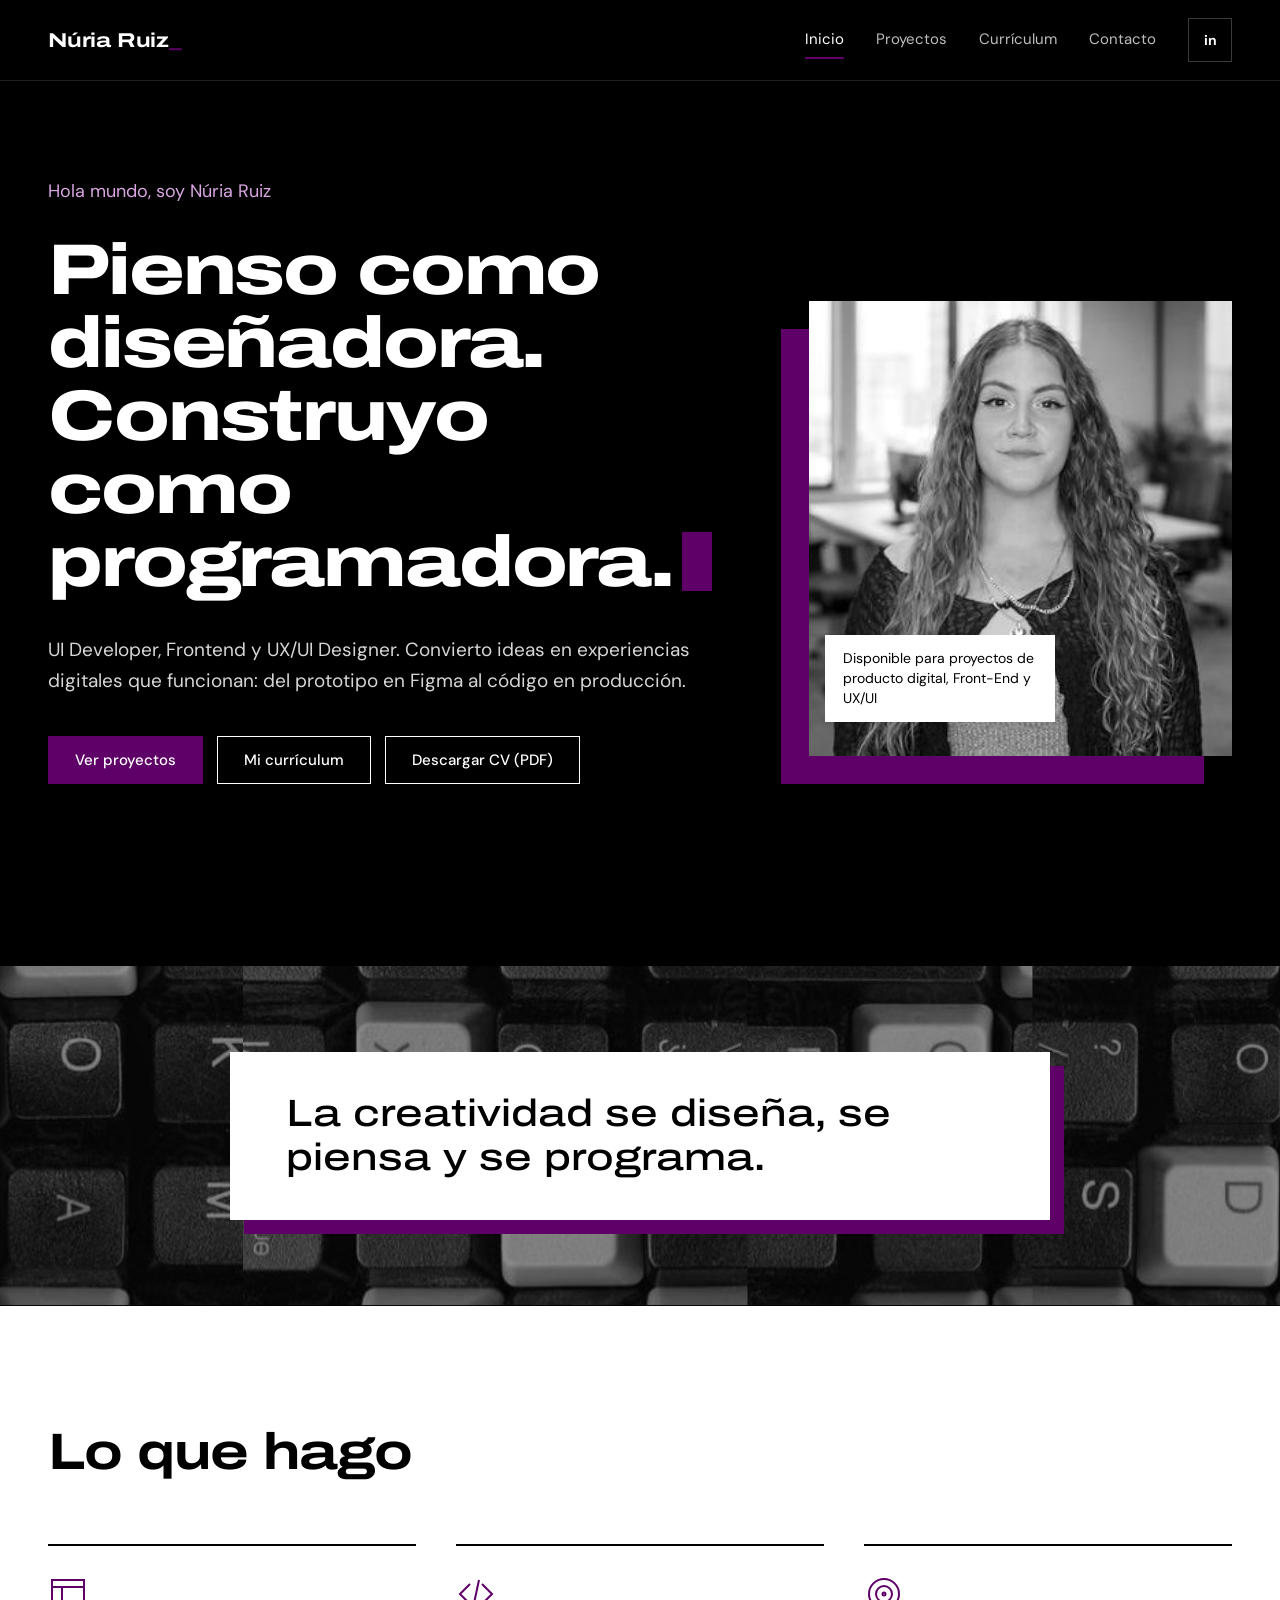
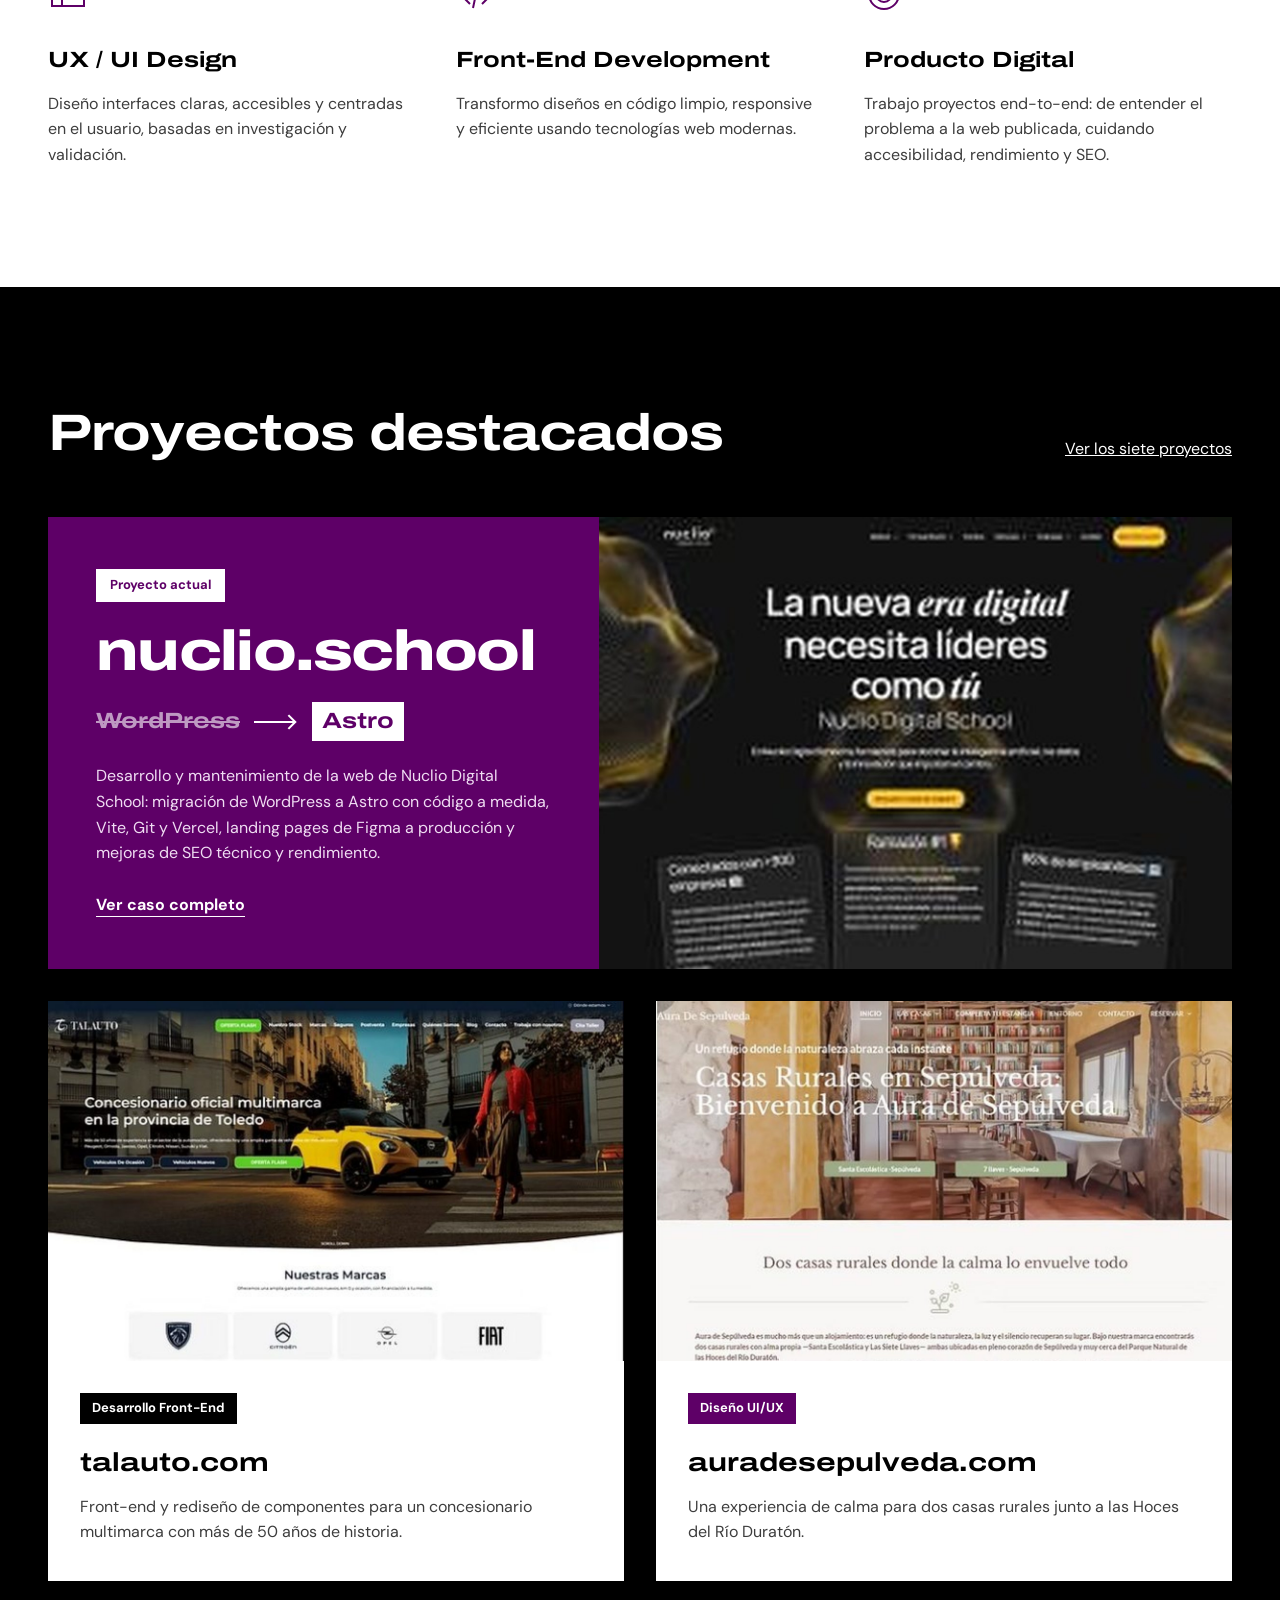
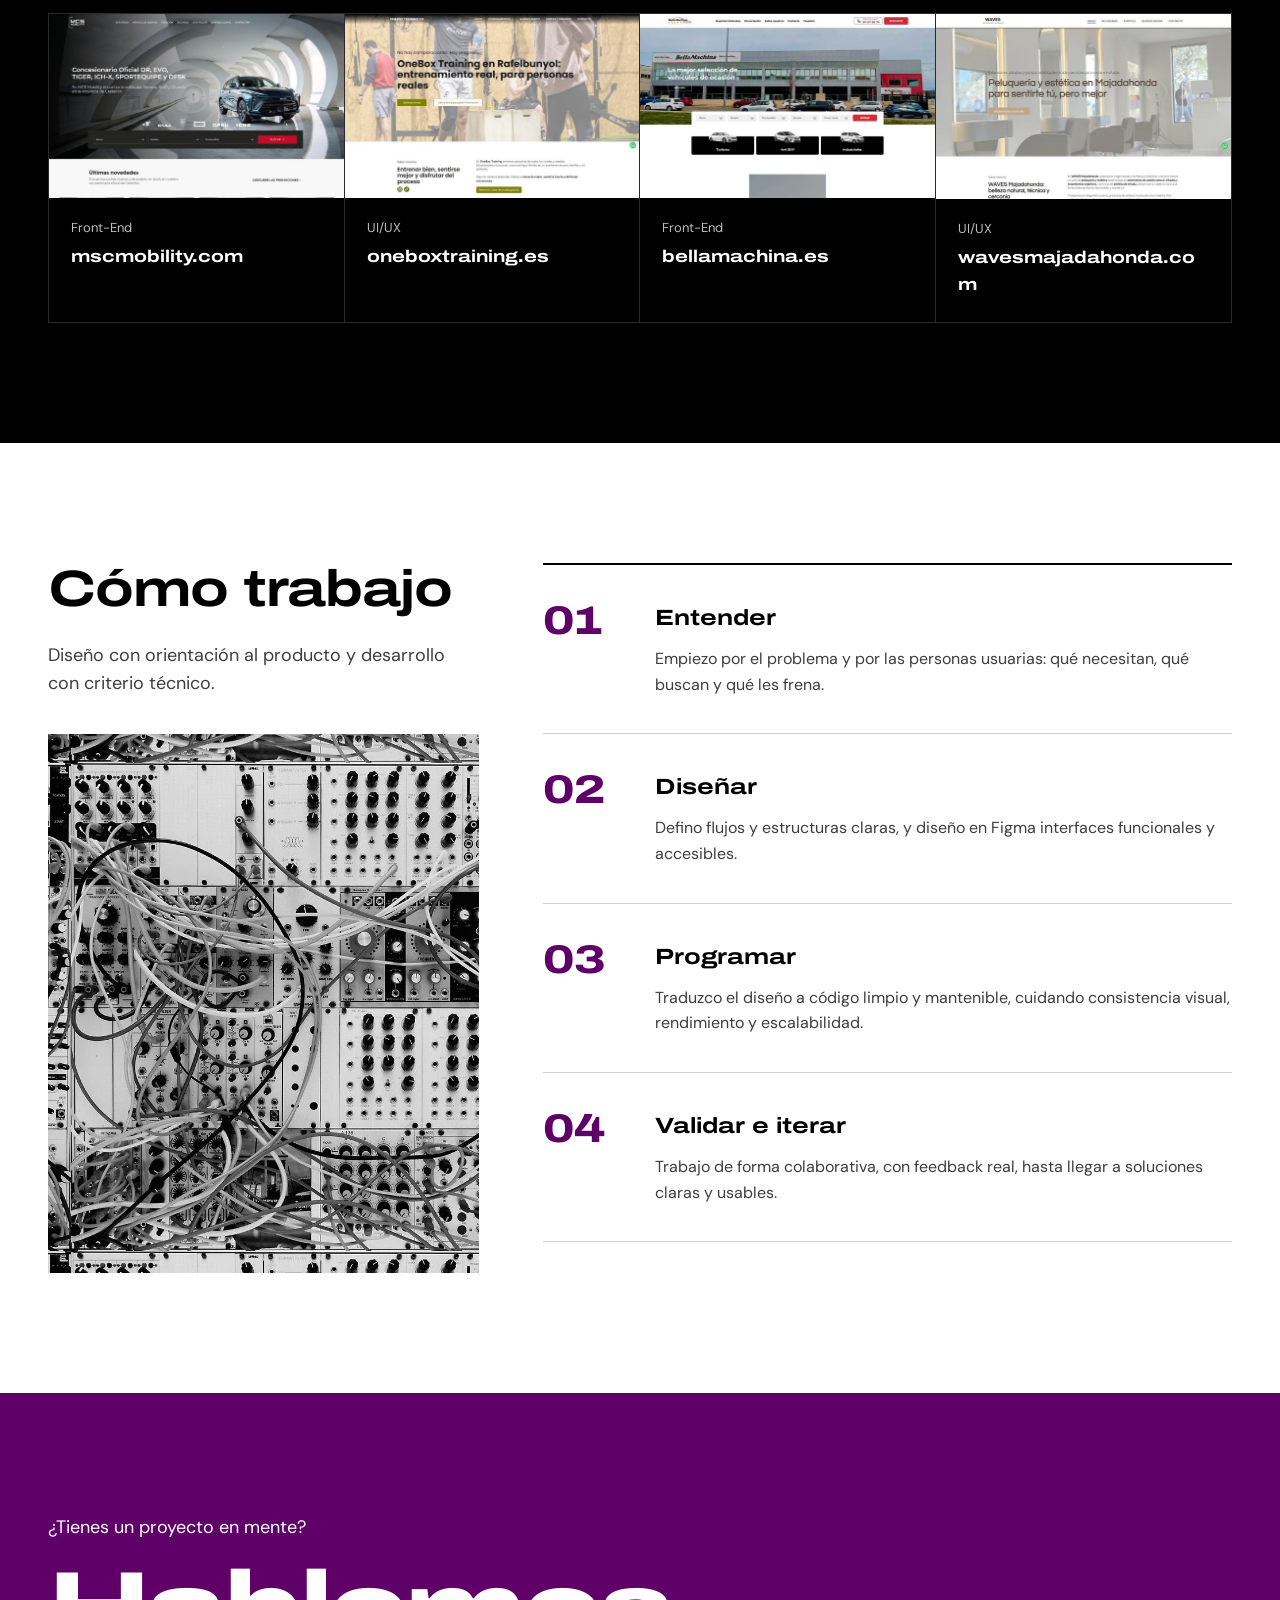
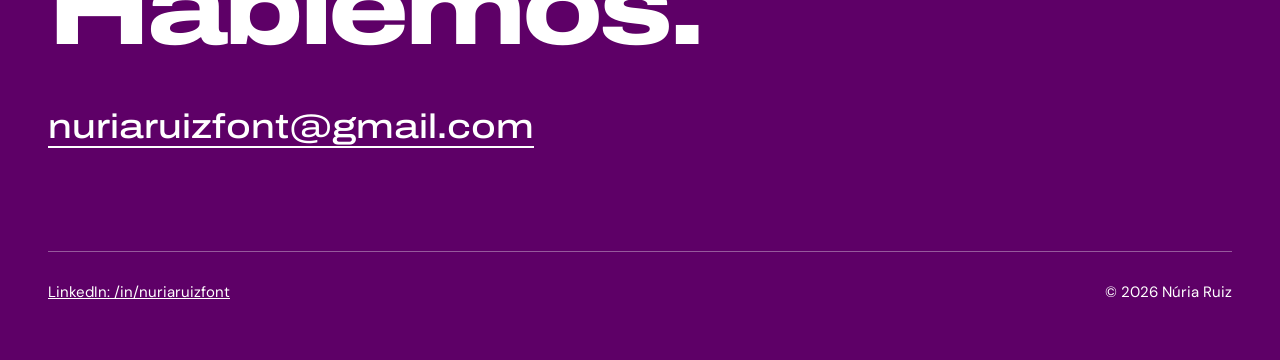
==== index.html @ 5ac5f9ae "Primera versión del portfolio" ====
<!DOCTYPE html>
<html lang="es">
<head>
<meta charset="utf-8">
<meta name="viewport" content="width=device-width, initial-scale=1, viewport-fit=cover">
<title>Núria Ruiz · UI Developer, Frontend y UX/UI Designer</title>
<link rel="icon" href="data:image/svg+xml,%3Csvg xmlns=%22http://www.w3.org/2000/svg%22 viewBox=%220 0 100 100%22%3E%3Crect width=%22100%22 height=%22100%22 fill=%22%235E0067%22/%3E%3Ctext x=%2250%22 y=%2268%22 font-size=%2256%22 text-anchor=%22middle%22 fill=%22white%22 font-family=%22Arial%22 font-weight=%22bold%22%3EN%3C/text%3E%3C/svg%3E">
<meta property="og:title" content="Núria Ruiz Font · Desarrolladora web y UI/UX">
<meta property="og:image" content="assets/img/nuria-ruiz.jpg">
<meta name="description" content="Portfolio de Núria Ruiz: desarrolladora Frontend y diseñadora UX/UI.">
<link rel="preconnect" href="https://fonts.googleapis.com">
<link rel="preconnect" href="https://fonts.gstatic.com" crossorigin>
<link href="https://fonts.googleapis.com/css2?family=Archivo:wdth,wght@125,400;125,500;125,700;125,800&family=DM+Sans:ital,wght@0,400;0,500;0,700;1,400&display=swap" rel="stylesheet">
<link rel="stylesheet" href="css/styles.css">
</head>
<body>

<header class="header">
  <div class="wrap">
    <a class="logo d" href="#inicio">Núria Ruiz<span>_</span></a>
    <nav class="nav" id="menu" aria-label="Principal">
      <a href="#inicio" data-page="inicio">Inicio</a>
      <a href="#proyectos" data-page="proyectos">Proyectos</a>
      <a href="#curriculum" data-page="curriculum">Currículum</a>
      <a href="#contacto" data-page="contacto">Contacto</a>
      <a class="li" href="https://www.linkedin.com/in/nuriaruizfont/" target="_blank" rel="noopener" aria-label="LinkedIn"><span class="li-s" aria-hidden="true">in</span><span class="li-l" aria-hidden="true">LinkedIn</span></a>
    </nav>
    <button class="menu-btn" type="button" aria-controls="menu" aria-expanded="false" aria-label="Abrir menú">
      <svg class="bars" width="20" height="14" viewBox="0 0 20 14" fill="none" stroke="currentColor" stroke-width="2" aria-hidden="true"><path d="M0 1h20M0 7h20M0 13h20"/></svg>
      <svg class="x" width="18" height="18" viewBox="0 0 18 18" fill="none" stroke="currentColor" stroke-width="2" aria-hidden="true"><path d="M1 1l16 16M17 1 1 17"/></svg>
    </button>
  </div>
</header>

<main>
<!-- ================= INICIO ================= -->
<section class="page" id="p-inicio">
  <div class="hero">
    <div class="wrap hero-grid">
      <div style="padding-bottom:72px">
        <p class="hello">Hola mundo, soy Núria Ruiz</p>
        <h1 class="d">Pienso como diseñadora.<br>Construyo como programadora.<span class="cursor" aria-hidden="true"></span></h1>
        <p class="lead">UI Developer, Frontend y UX/UI Designer. Convierto ideas en experiencias digitales que funcionan: del prototipo en Figma al código en producción.</p>
        <div class="ctas">
          <a class="btn btn-primary" href="#proyectos">Ver proyectos</a>
          <a class="btn btn-ghost" href="#curriculum">Mi currículum</a>
          <a class="btn btn-ghost" href="assets/cv/Nuria-Ruiz-Font-CV.pdf" download>Descargar CV (PDF)</a>
        </div>
      </div>
      <div class="portrait">
        <img src="assets/img/nuria-ruiz.jpg" alt="Retrato de Núria Ruiz">
        <p class="badge">Disponible para proyectos de producto digital, Front-End y UX/UI</p>
      </div>
    </div>
  </div>

  <div class="statement">
    <img src="assets/img/teclado.jpg" alt="">
    <p class="d">La creatividad se diseña, se piensa y se programa.</p>
  </div>

  <section class="light sec">
    <div class="wrap">
      <h2 class="d h2">Lo que hago</h2>
      <div class="three">
        <div>
          <svg width="40" height="40" viewBox="0 0 40 40" fill="none" stroke="currentColor" stroke-width="2" style="color:var(--accent)" aria-hidden="true"><rect x="4" y="6" width="32" height="26"/><path d="M4 13h32M14 13v19"/></svg>
          <h3 class="d">UX / UI Design</h3>
          <p>Diseño interfaces claras, accesibles y centradas en el usuario, basadas en investigación y validación.</p>
        </div>
        <div>
          <svg width="40" height="40" viewBox="0 0 40 40" fill="none" stroke="currentColor" stroke-width="2" style="color:var(--accent)" aria-hidden="true"><path d="M14 10 4 20l10 10M26 10l10 10-10 10M23 6l-6 28"/></svg>
          <h3 class="d">Front-End Development</h3>
          <p>Transformo diseños en código limpio, responsive y eficiente usando tecnologías web modernas.</p>
        </div>
        <div>
          <svg width="40" height="40" viewBox="0 0 40 40" fill="none" stroke="currentColor" stroke-width="2" style="color:var(--accent)" aria-hidden="true"><circle cx="20" cy="20" r="15"/><circle cx="20" cy="20" r="8"/><circle cx="20" cy="20" r="1.5"/></svg>
          <h3 class="d">Producto Digital</h3>
          <p>Trabajo proyectos end-to-end: de entender el problema a la web publicada, cuidando accesibilidad, rendimiento y SEO.</p>
        </div>
      </div>
    </div>
  </section>

  <section class="sec">
    <div class="wrap">
      <div class="sec-head">
        <h2 class="d h2">Proyectos destacados</h2>
        <a href="#proyectos">Ver los siete proyectos</a>
      </div>
      <a class="hx" href="#proyectos">
  <div class="hx-txt">
    <p class="nx-pill">Proyecto actual</p>
    <h3 class="d">nuclio.school</h3>
    <p class="d hx-mig"><span>WordPress</span><svg viewBox="0 0 64 24" aria-hidden="true"><path d="M0 12h60M50 2l10 10-10 10" fill="none" stroke="currentColor" stroke-width="3"/></svg><span>Astro</span></p>
    <p class="hx-p">Desarrollo y mantenimiento de la web de Nuclio Digital School: migración de WordPress a Astro con código a medida, Vite, Git y Vercel, landing pages de Figma a producción y mejoras de SEO técnico y rendimiento.</p>
    <p class="hx-more">Ver caso completo</p>
  </div>
  <div class="hx-media"><img src="assets/img/nuclio-digital-school.jpg" alt="Web de Nuclio Digital School"></div>
</a>
<div class="pair">
  <a class="pc" href="#proyectos"><div class="pc-img" style="background:#0E1B33"><img src="assets/img/talauto.jpg" alt="Web de Talauto"></div><div class="pc-txt"><p class="tag">Desarrollo Front-End</p><h3 class="d">talauto.com</h3><p>Front-end y rediseño de componentes para un concesionario multimarca con más de 50 años de historia.</p></div></a>
  <a class="pc" href="#proyectos"><div class="pc-img" style="background:#E9E3D8"><img src="assets/img/aura-de-sepulveda.jpg" alt="Web de Aura de Sepúlveda"></div><div class="pc-txt"><p class="tag ux">Diseño UI/UX</p><h3 class="d">auradesepulveda.com</h3><p>Una experiencia de calma para dos casas rurales junto a las Hoces del Río Duratón.</p></div></a>
</div>
<div class="minis">
        <a class="mini" href="#proyectos"><div class="cw"><img class="cover" src="assets/img/mcs-mobility.jpg" alt="Web de MCS Mobility"></div><div class="meta"><p>Front-End</p><strong class="d">mscmobility.com</strong></div></a>
        <a class="mini" href="#proyectos"><div class="cw"><img class="cover" src="assets/img/onebox-training.jpg" alt="Web de OneBox Training"></div><div class="meta"><p>UI/UX</p><strong class="d">oneboxtraining.es</strong></div></a>
        <a class="mini" href="#proyectos"><div class="cw"><img class="cover" src="assets/img/bella-machina.jpg" alt="Web de Bella Machina"></div><div class="meta"><p>Front-End</p><strong class="d">bellamachina.es</strong></div></a>
        <a class="mini" href="#proyectos"><div class="cw"><img class="cover" src="assets/img/waves-majadahonda.jpg" alt="Web de WAVES Majadahonda"></div><div class="meta"><p>UI/UX</p><strong class="d">wavesmajadahonda.com</strong></div></a>
      </div>
    </div>
  </section>

  <section class="light sec">
    <div class="wrap how">
      <div>
        <h2 class="d h2">Cómo trabajo</h2>
        <p class="intro">Diseño con orientación al producto y desarrollo con criterio técnico.</p>
        <img src="assets/img/cables.jpg" alt="">
      </div>
      <ol class="steps">
        <li><span class="n d">01</span><div><h3 class="d">Entender</h3><p>Empiezo por el problema y por las personas usuarias: qué necesitan, qué buscan y qué les frena.</p></div></li>
        <li><span class="n d">02</span><div><h3 class="d">Diseñar</h3><p>Defino flujos y estructuras claras, y diseño en Figma interfaces funcionales y accesibles.</p></div></li>
        <li><span class="n d">03</span><div><h3 class="d">Programar</h3><p>Traduzco el diseño a código limpio y mantenible, cuidando consistencia visual, rendimiento y escalabilidad.</p></div></li>
        <li><span class="n d">04</span><div><h3 class="d">Validar e iterar</h3><p>Trabajo de forma colaborativa, con feedback real, hasta llegar a soluciones claras y usables.</p></div></li>
      </ol>
    </div>
  </section>

  <section class="contact" id="contacto">
    <div class="wrap">
      <p style="margin:0 0 20px;font-size:18px">¿Tienes un proyecto en mente?</p>
      <h2 class="d big">Hablemos.</h2>
      <a class="d mail" href="mailto:nuriaruizfont@gmail.com">nuriaruizfont@gmail.com</a>
      <div class="foot">
        <a href="https://www.linkedin.com/in/nuriaruizfont/" target="_blank" rel="noopener">LinkedIn: /in/nuriaruizfont</a>
        <span>© 2026 Núria Ruiz</span>
      </div>
    </div>
  </section>
</section>

<!-- ================= PROYECTOS ================= -->
<section class="page" id="p-proyectos">
  <div class="pj-hero">
    <div class="wrap">
      <h1 class="d">Proyectos</h1>
      <p>Webs reales, en producción, para clientes reales. Unas las he diseñado, otras las he programado, y en algunas he hecho las dos cosas. Puedes desplazarte dentro de cada captura para recorrer la web entera.</p>
    </div>
  </div>
  <section class="nx" aria-labelledby="nx-title">
<div class="wrap">
<div class="nx-head">
<div>
<p class="nx-pill">Proyecto actual</p>
<h2 class="d nx-title" id="nx-title">nuclio.school</h2>
<p class="nx-lead">Desarrollo y mantenimiento de la web de Nuclio Digital School. Tras años sobre WordPress, la hemos migrado a Astro: código 100% a medida, build con Vite, control de versiones con Git y despliegue en Vercel.</p>
</div>
<p class="d nx-mig" aria-label="De WordPress a Astro"><span>WordPress</span><svg viewBox="0 0 64 24" aria-hidden="true"><path d="M0 12h60M50 2l10 10-10 10" fill="none" stroke="currentColor" stroke-width="3"/></svg><span>Astro</span></p>
</div>
<dl class="nx-facts">
<div><dt>Rol</dt><dd>Desarrolladora web y diseñadora UI/UX</dd></div>
<div><dt>Stack actual</dt><dd>Astro y Vite, desplegado en Vercel</dd></div>
<div><dt>Antes</dt><dd>WordPress con Elementor Pro y WPBakery</dd></div>
<div><dt>Empresa</dt><dd>Nuclio Digital School, desde 04/2026</dd></div>
</dl>
<div class="nx-media"><div class="pj-browser pj-tall"><div class="pj-bar" aria-hidden="true"><span></span><span></span><span></span><em>nuclio.school</em></div><div class="pj-view" tabindex="0" aria-label="Web de Nuclio Digital School completa, desplazable"><img src="assets/img/nuclio-digital-school-completa.jpg" alt="Web de Nuclio Digital School completa"></div></div></div>
<h3 class="d nx-sub">Qué hago</h3>
<div class="nx-grid"><div class="nx-item"><h4 class="d">Migración a Astro</h4><p>De WordPress a Astro con código 100% a medida, build con Vite, Git para el control de versiones y despliegue continuo en Vercel.</p></div><div class="nx-item"><h4 class="d">Desarrollo y maquetación</h4><p>Páginas y landing pages desde cero, de Figma a producción con fidelidad pixel-perfect, también en React.</p></div><div class="nx-item"><h4 class="d">Mantenimiento y evolutivos</h4><p>Disponibilidad, escalabilidad y buen funcionamiento del portal principal.</p></div><div class="nx-item"><h4 class="d">Desarrollo a medida</h4><p>Funcionalidades avanzadas con PHP y JavaScript, y plugins personalizados.</p></div><div class="nx-item"><h4 class="d">Estilos avanzados</h4><p>CSS y Sass limpio, modular, mantenible y totalmente responsive.</p></div><div class="nx-item"><h4 class="d">SEO técnico y WPO</h4><p>Velocidad de carga, datos estructurados y rendimiento para posicionar y convertir.</p></div></div>
<div class="nx-foot"><div class="nx-chips"><span>Astro</span><span>Vite</span><span>Vercel</span><span>Git</span><span>JavaScript (ES6+)</span><span>CSS3/Sass</span><span>React</span><span>WordPress</span><span>PHP</span><span>Elementor Pro</span><span>WPBakery</span><span>HubSpot</span><span>Figma</span><span>SEO técnico</span><span>WPO</span></div><a class="btn btn-white" href="https://nuclio.school/" target="_blank" rel="noopener">Visitar nuclio.school</a></div>
</div>
</section>
  <section class="pj-list">
    <div class="wrap">
      <h2 class="d h2 pj-h">Más proyectos</h2>
      <article class="pj">
<div class="pj-media"><div class="pj-browser"><div class="pj-bar" aria-hidden="true"><span></span><span></span><span></span><em>talauto.com</em></div><div class="pj-view pj-fill" aria-label="Web de Talauto en escritorio"><img src="assets/img/talauto.jpg" alt="Web de Talauto en escritorio"></div></div><div class="pj-phone" tabindex="0" aria-label="Web de Talauto en móvil, desplazable"><img src="assets/img/talauto-en-movil.jpg" alt="Web de Talauto en móvil"></div></div>
<div class="pj-txt"><p class="pj-tag">Desarrollo Front-End</p><h3 class="d">talauto.com</h3><p class="pj-title">Reinventando la compra de coches online</p><p class="pj-sum">Concesionario con más de 50 años de historia y referente en la zona centro de España.</p><ul class="pj-tech" aria-label="Tecnologías"><li>HTML</li><li>CSS</li><li>SASS</li><li>JavaScript</li><li>jQuery</li><li>Bootstrap</li><li>Twig</li><li>Phalcon</li><li>SQL</li><li>Git</li></ul>
<dl class="pj-meta"><div><dt>Empresa</dt><dd>inventario.pro</dd></div><div><dt>Rol</dt><dd>Desarrolladora web principal</dd></div><div><dt>Sector</dt><dd>Automoción, Toledo</dd></div></dl>
<details class="pj-more"><summary>Qué hice</summary><ul><li>Maquetación front-end de vistas y secciones clave, con código limpio y responsive.</li><li>Rediseño y refactorización de componentes UI.</li><li>Jerarquía de contenidos para buscar y comparar vehículos.</li><li>Experiencia móvil preparada para mucha información y filtros.</li></ul></details>
<a class="pj-link" href="https://talauto.com" target="_blank" rel="noopener">Visitar la web<svg width="14" height="14" viewBox="0 0 14 14" aria-hidden="true"><path d="M3 11 11 3M5 3h6v6" fill="none" stroke="currentColor" stroke-width="2"/></svg></a></div>
</article><article class="pj flip">
<div class="pj-media"><div class="pj-browser"><div class="pj-bar" aria-hidden="true"><span></span><span></span><span></span><em>auradesepulveda.com</em></div><div class="pj-view pj-fill" aria-label="Web de Aura de Sepúlveda en escritorio"><img src="assets/img/aura-de-sepulveda.jpg" alt="Web de Aura de Sepúlveda en escritorio"></div></div><div class="pj-phone" tabindex="0" aria-label="Web de Aura de Sepúlveda en móvil, desplazable"><img src="assets/img/aura-de-sepulveda-en-movil.jpg" alt="Web de Aura de Sepúlveda en móvil"></div></div>
<div class="pj-txt"><p class="pj-tag ux">Diseño UI/UX</p><h3 class="d">auradesepulveda.com</h3><p class="pj-title">Una experiencia de calma antes incluso de reservar</p><p class="pj-sum">Dos casas rurales con personalidad propia junto a las Hoces del Río Duratón.</p><ul class="pj-tech" aria-label="Tecnologías"><li>Duda</li><li>Componentes personalizados</li><li>Diseño responsive</li><li>SEO</li><li>IA generativa</li><li>Salesforce</li></ul>
<dl class="pj-meta"><div><dt>Empresa</dt><dd>beedigital</dd></div><div><dt>Rol</dt><dd>Diseñadora web y maquetadora</dd></div><div><dt>Sector</dt><dd>Turismo rural, Segovia</dd></div></dl>
<details class="pj-more"><summary>Qué hice</summary><ul><li>Arquitectura de la información para dos casas con coherencia.</li><li>Storytelling visual con fotografía protagonista.</li><li>Jerarquías que equilibran emoción e información práctica.</li><li>CTAs de reserva integrados sin romper el tono sereno.</li></ul></details>
<a class="pj-link" href="https://auradesepulveda.com" target="_blank" rel="noopener">Visitar la web<svg width="14" height="14" viewBox="0 0 14 14" aria-hidden="true"><path d="M3 11 11 3M5 3h6v6" fill="none" stroke="currentColor" stroke-width="2"/></svg></a></div>
</article><article class="pj">
<div class="pj-media"><div class="pj-browser"><div class="pj-bar" aria-hidden="true"><span></span><span></span><span></span><em>mscmobility.com</em></div><div class="pj-view" tabindex="0" aria-label="Web de MCS Mobility en escritorio, desplazable"><img src="assets/img/mcs-mobility-en-escritorio.jpg" alt="Web de MCS Mobility en escritorio"></div></div><div class="pj-phone" tabindex="0" aria-label="Web de MCS Mobility en móvil, desplazable"><img src="assets/img/mcs-mobility-en-movil.jpg" alt="Web de MCS Mobility en móvil"></div></div>
<div class="pj-txt"><p class="pj-tag">Desarrollo Front-End</p><h3 class="d">mscmobility.com</h3><p class="pj-title">Stock real y foco en conversión</p><p class="pj-sum">Concesionario y taller oficial en Vila-real especializado en vehículos nuevos, KM0 y de ocasión.</p><ul class="pj-tech" aria-label="Tecnologías"><li>HTML</li><li>CSS</li><li>SASS</li><li>JavaScript</li><li>jQuery</li><li>Bootstrap</li><li>Twig</li><li>Phalcon</li><li>SQL</li><li>Git</li></ul>
<dl class="pj-meta"><div><dt>Empresa</dt><dd>inventario.pro</dd></div><div><dt>Rol</dt><dd>Desarrolladora web principal</dd></div><div><dt>Sector</dt><dd>Automoción, Castellón</dd></div></dl>
<details class="pj-more"><summary>Qué hice</summary><ul><li>Front-end de home, stock, servicios y contacto.</li><li>Componentes de catálogo escaneables.</li><li>Responsive pensado para búsqueda, fichas y CTA en móvil.</li><li>Estructura optimizada para SEO local.</li></ul></details>
<a class="pj-link" href="https://mscmobility.com" target="_blank" rel="noopener">Visitar la web<svg width="14" height="14" viewBox="0 0 14 14" aria-hidden="true"><path d="M3 11 11 3M5 3h6v6" fill="none" stroke="currentColor" stroke-width="2"/></svg></a></div>
</article><article class="pj flip">
<div class="pj-media"><div class="pj-browser"><div class="pj-bar" aria-hidden="true"><span></span><span></span><span></span><em>oneboxtraining.es</em></div><div class="pj-view" tabindex="0" aria-label="Web de OneBox Training en escritorio, desplazable"><img src="assets/img/onebox-training-en-escritorio.jpg" alt="Web de OneBox Training en escritorio"></div></div><div class="pj-phone" tabindex="0" aria-label="Web de OneBox Training en móvil, desplazable"><img src="assets/img/onebox-training-en-movil.jpg" alt="Web de OneBox Training en móvil"></div></div>
<div class="pj-txt"><p class="pj-tag ux">Diseño UI/UX</p><h3 class="d">oneboxtraining.es</h3><p class="pj-title">Convertir sin perder personalidad</p><p class="pj-sum">Box de entrenamiento funcional y cross training en Rafelbunyol: energía, pero ordenada.</p><ul class="pj-tech" aria-label="Tecnologías"><li>Duda</li><li>Componentes personalizados</li><li>Diseño responsive</li><li>SEO</li><li>IA generativa</li><li>Salesforce</li></ul>
<dl class="pj-meta"><div><dt>Empresa</dt><dd>beedigital</dd></div><div><dt>Rol</dt><dd>Diseñadora web y maquetadora</dd></div><div><dt>Sector</dt><dd>Fitness, Valencia</dd></div></dl>
<details class="pj-more"><summary>Qué hice</summary><ul><li>Servicios que se entienden rápido: funcional, cross e híbrido/DEKA.</li><li>Jerarquía centrada en qué es, para quién y cómo empezar.</li><li>Experiencia responsive cuidando el móvil.</li><li>CTAs claros sin saturar.</li></ul></details>
<a class="pj-link" href="https://oneboxtraining.es" target="_blank" rel="noopener">Visitar la web<svg width="14" height="14" viewBox="0 0 14 14" aria-hidden="true"><path d="M3 11 11 3M5 3h6v6" fill="none" stroke="currentColor" stroke-width="2"/></svg></a></div>
</article><article class="pj">
<div class="pj-media"><div class="pj-browser"><div class="pj-bar" aria-hidden="true"><span></span><span></span><span></span><em>bellamachina.es</em></div><div class="pj-view" tabindex="0" aria-label="Web de Bella Machina en escritorio, desplazable"><img src="assets/img/bella-machina-en-escritorio.jpg" alt="Web de Bella Machina en escritorio"></div></div><div class="pj-phone" tabindex="0" aria-label="Web de Bella Machina en móvil, desplazable"><img src="assets/img/bella-machina-en-movil.jpg" alt="Web de Bella Machina en móvil"></div></div>
<div class="pj-txt"><p class="pj-tag">Desarrollo Front-End</p><h3 class="d">bellamachina.es</h3><p class="pj-title">Experiencia premium en coches de ocasión</p><p class="pj-sum">Más de 30 años de experiencia, venta online y entrega a domicilio en toda España.</p><ul class="pj-tech" aria-label="Tecnologías"><li>HTML</li><li>CSS</li><li>SASS</li><li>JavaScript</li><li>jQuery</li><li>Bootstrap</li><li>Twig</li><li>Phalcon</li><li>SQL</li><li>Git</li></ul>
<dl class="pj-meta"><div><dt>Empresa</dt><dd>inventario.pro</dd></div><div><dt>Rol</dt><dd>Desarrolladora web y maquetadora</dd></div><div><dt>Sector</dt><dd>Automoción, Madrid</dd></div></dl>
<details class="pj-more"><summary>Qué hice</summary><ul><li>Interfaces de catálogo con filtros y stock claros.</li><li>Optimización para quien compara desde el móvil.</li><li>Elementos visuales que destacan oferta, precio y beneficios.</li></ul></details>
<a class="pj-link" href="https://bellamachina.es" target="_blank" rel="noopener">Visitar la web<svg width="14" height="14" viewBox="0 0 14 14" aria-hidden="true"><path d="M3 11 11 3M5 3h6v6" fill="none" stroke="currentColor" stroke-width="2"/></svg></a></div>
</article><article class="pj flip">
<div class="pj-media"><div class="pj-browser"><div class="pj-bar" aria-hidden="true"><span></span><span></span><span></span><em>wavesmajadahonda.com</em></div><div class="pj-view" tabindex="0" aria-label="Web de WAVES Majadahonda en escritorio, desplazable"><img src="assets/img/waves-majadahonda-en-escritorio.jpg" alt="Web de WAVES Majadahonda en escritorio"></div></div><div class="pj-phone" tabindex="0" aria-label="Web de WAVES Majadahonda en móvil, desplazable"><img src="assets/img/waves-majadahonda-en-movil.jpg" alt="Web de WAVES Majadahonda en móvil"></div></div>
<div class="pj-txt"><p class="pj-tag ux">Diseño UI/UX</p><h3 class="d">wavesmajadahonda.com</h3><p class="pj-title">Estética cuidada, reserva fácil</p><p class="pj-sum">Salón especializado en extensiones, alisados orgánicos y servicios para novias.</p><ul class="pj-tech" aria-label="Tecnologías"><li>Duda</li><li>Componentes personalizados</li><li>Diseño responsive</li><li>SEO</li><li>IA generativa</li><li>Salesforce</li></ul>
<dl class="pj-meta"><div><dt>Empresa</dt><dd>beedigital</dd></div><div><dt>Rol</dt><dd>Diseñadora web y maquetadora</dd></div><div><dt>Sector</dt><dd>Belleza, Madrid</dd></div></dl>
<details class="pj-more"><summary>Qué hice</summary><ul><li>Estructura por intención: peluquería, estética y eventos.</li><li>Servicios clave priorizados visualmente.</li><li>Contacto rápido por WhatsApp y llamada.</li><li>Secciones de equipo y método que refuerzan la confianza.</li></ul></details>
<a class="pj-link" href="https://wavesmajadahonda.com" target="_blank" rel="noopener">Visitar la web<svg width="14" height="14" viewBox="0 0 14 14" aria-hidden="true"><path d="M3 11 11 3M5 3h6v6" fill="none" stroke="currentColor" stroke-width="2"/></svg></a></div>
</article>
    </div>
  </section>
  <section class="band">
    <div class="wrap">
      <h2 class="d">¿Construimos el siguiente?</h2>
      <a class="btn btn-white" href="mailto:nuriaruizfont@gmail.com">nuriaruizfont@gmail.com</a>
    </div>
  </section>
</section>

<!-- ================= CURRÍCULUM ================= -->
<section class="page" id="p-curriculum">
  <div class="wrap cv-intro">
    <div class="cv-photo"><img src="assets/img/nuria-ruiz.jpg" alt="Retrato de Núria Ruiz"></div>
    <div>
      <h1 class="d">Núria Ruiz Font</h1>
      <p class="cv-role">Desarrolladora web, UI/UX</p>
      <p class="cv-bio">Desarrolladora web y diseñadora UX/UI con experiencia en la creación de aplicaciones y sitios web modernos, accesibles y orientados a conversión. Especializada en frontend, maquetación responsive y diseño centrado en el usuario.</p>
      <p class="cv-bio2">He trabajado en entornos ágiles con clientes reales, en proyectos end-to-end: desde la conceptualización en Figma hasta la implementación final. Perfil híbrido técnico–creativo con fuerte orientación a producto, experiencia de usuario y optimización SEO.</p>
      <div class="ctas" style="margin-top:0">
        <a class="btn btn-primary" href="assets/cv/Nuria-Ruiz-Font-CV.pdf" download>Descargar CV (PDF)</a>
        <a class="btn btn-ghost" href="mailto:nuriaruizfont@gmail.com">Escribirme</a>
      </div>
    </div>
  </div>

  <section class="light sec">
    <div class="wrap cv-sec">
      <h2 class="d h2">Experiencia</h2>
      <div>
        <div class="job"><div><p class="when d">04/2026 – actualidad</p><p class="org">Nuclio Digital School</p><p class="pos">Desarrolladora web y diseñadora UI/UX</p><p class="loc">Presencial, Barcelona</p></div>
          <ul><li>Migración de la web de nuclio.school de WordPress a Astro: código 100% a medida, Vite, Git y despliegue en Vercel.</li><li>Diseño y prototipado de interfaces web en Figma.</li><li>Mantenimiento y desarrollo de sitios en WordPress con WPBakery y Elementor Pro, incluyendo plugins personalizados.</li><li>Desarrollo de landing pages con React y despliegue en Vercel.</li><li>Gestión de HubSpot para contenidos, formularios y captación de leads.</li></ul></div>
        <div class="job"><div><p class="when d">10/2025 – 04/2026</p><p class="org">beedigital</p><p class="pos">Diseñadora web y maquetadora</p><p class="loc">Remoto, España</p></div>
          <ul><li>Diseño y maquetación de webs y componentes personalizados en Duda.</li><li>Sitios modernos, responsive y optimizados para SEO.</li><li>Contenidos con IA orientados a posicionamiento y conversión.</li><li>Cartera propia de clientes y proyectos end-to-end.</li><li>Seguimiento de proyectos con Salesforce.</li></ul></div>
        <div class="job"><div><p class="when d">06/2024 – 08/2025</p><p class="org">inventario.pro</p><p class="pos">Desarrolladora web y maquetadora</p><p class="loc">Remoto, Barcelona</p></div>
          <ul><li>Desarrollo web con HTML, CSS, JavaScript, jQuery, SASS y Bootstrap.</li><li>Vistas y funcionalidades con Twig y Phalcon.</li><li>Control de versiones con Git y trabajo colaborativo.</li><li>Gestión de datos con SQL.</li></ul></div>
      </div>
    </div>
  </section>

  <section class="fog sec">
    <div class="wrap cv-sec">
      <h2 class="d h2">Formación</h2>
      <div>
        <div class="job"><div><p class="when d">2025 – 2026</p><p class="org">Máster en UX UI: Diseño web y app</p><p class="pos">Nuclio Digital School, nota 8</p></div>
          <p>UX Research, Design Thinking y Product Strategy. Prototipado avanzado con Figma, user testing y validación de producto, e IAs generativas para la creación de contenido.</p></div>
        <div class="job"><div><p class="when d">2022 – 2024</p><p class="org">Desarrollo de Aplicaciones Web (DAW)</p><p class="pos">Escola Pia Santa Anna, nota 8</p></div>
          <div><p style="margin:0 0 12px;color:#2B2B2B">Frontend y backend, bases de datos, diseño de interfaces y despliegue en servidores.</p><p style="margin:0;color:#2B2B2B"><strong>Erasmus+ en Leeuwarden, Países Bajos</strong> (11/2023 – 05/2024): desarrollo web con WordPress, prototipado en Figma y coordinación cliente-equipo.</p></div></div>
      </div>
    </div>
  </section>

  <section class="sec">
    <div class="wrap cv-sec">
      <h2 class="d h2">Tecnologías</h2>
      <div class="stack">
        <div class="row"><p>Frontend y frameworks</p><div class="chips"><span>HTML5</span><span>CSS3</span><span>JavaScript (ES6+)</span><span>React</span><span>Astro</span><span>jQuery</span><span>SASS</span><span>Bootstrap</span></div></div>
        <div class="row"><p>Backend y frameworks</p><div class="chips"><span>PHP (Phalcon)</span><span>Java</span><span>SQL</span></div></div>
        <div class="row"><p>CMS y plataformas</p><div class="chips"><span>WordPress (WPBakery, Elementor)</span><span>Duda</span></div></div>
        <div class="row"><p>Herramientas y despliegue</p><div class="chips"><span>Git</span><span>Vite</span><span>Vercel</span></div></div>
        <div class="row"><p>Datos</p><div class="chips"><span>JSON</span><span>TOON</span></div></div>
        <div class="row"><p>Diseño y UX</p><div class="chips"><span>Figma</span><span>Canva</span></div></div>
        <div class="row"><p>Marketing y CRM</p><div class="chips"><span>HubSpot</span><span>Salesforce</span></div></div>
      </div>
    </div>
  </section>

  <section class="band">
    <div class="wrap">
      <h2 class="d">Hablemos.</h2>
      <div class="ctas" style="margin-top:0">
        <a class="btn btn-white" href="mailto:nuriaruizfont@gmail.com">nuriaruizfont@gmail.com</a>
        <a class="btn btn-ghost" href="assets/cv/Nuria-Ruiz-Font-CV.pdf" download>Descargar CV (PDF)</a>
        <a class="btn btn-ghost" href="https://www.linkedin.com/in/nuriaruizfont/" target="_blank" rel="noopener">LinkedIn</a>
      </div>
    </div>
  </section>
</section>
</main>

<script src="js/main.js" defer></script>
</body>
</html>
---- css/styles.css ----
:root{
  --ink:#000; --paper:#fff; --fog:#F2EFF3; --accent:#5E0067; --lilac:#D9A6E2;
  --soft:#D6D6D6; --muted:#BDBDBD; --body-dark:#3D3D3D; --line:#CFCFCF; --line-dark:#2A2A2A;
  --display:"Archivo","Arial Black",Arial,sans-serif;
  --sans:"DM Sans",system-ui,-apple-system,"Segoe UI",sans-serif;
  color-scheme:dark;
  box-sizing:border-box;
  padding-top:env(safe-area-inset-top,0px);
  padding-bottom:env(safe-area-inset-bottom,0px);
}
/* La web es oscura por diseño: mismos tokens en modo claro y oscuro */
@media (prefers-color-scheme:dark){:root:not([data-theme="light"]){--ink:#000;--paper:#fff}}
:root[data-theme="dark"]{--ink:#000;--paper:#fff}
html{scroll-padding-top:calc(80px + env(safe-area-inset-top,0px));scroll-behavior:smooth}
*,*::before,*::after{box-sizing:border-box}
body{margin:0;background:var(--ink);color:var(--paper);font-family:var(--sans);font-size:16px;line-height:1.6;-webkit-font-smoothing:antialiased}
img{max-width:100%;display:block}
a{color:inherit}
a:hover{color:var(--lilac)}
h1,h2,h3{margin:0}
:focus-visible{outline:3px solid var(--lilac);outline-offset:3px}
.d{font-family:var(--display);font-stretch:125%}
.wrap{max-width:1280px;margin:0 auto;padding:0 48px}
.btn{display:inline-flex;align-items:center;justify-content:center;min-height:48px;padding:0 26px;text-decoration:none;font-weight:500;font-size:15px;border:1px solid transparent;cursor:pointer;font-family:var(--sans)}
.btn-primary{background:var(--accent);color:#fff}
.btn-primary:hover{color:#fff;filter:brightness(1.25)}
.btn-ghost{border-color:#fff;color:#fff}
.btn-ghost:hover{background:#fff;color:#000}
.btn-white{background:#fff;color:#000}
.btn-white:hover{color:var(--accent)}
.h2{font-size:clamp(34px,4vw,52px);line-height:1.05;font-weight:700;letter-spacing:-.02em}
.page{display:none}
.page.active{display:block}

/* Header */
.header{position:sticky;top:env(safe-area-inset-top,0px);z-index:30;background:rgba(0,0,0,.92);backdrop-filter:blur(8px);border-bottom:1px solid #1F1F1F}
.header .wrap{display:flex;align-items:center;justify-content:space-between;height:80px;gap:20px}
.logo{text-decoration:none;font-size:20px;font-weight:700;color:#fff;letter-spacing:-.01em}
.logo span{color:var(--accent)}
.nav{display:flex;gap:32px;align-items:center;font-size:15px}
.nav a{text-decoration:none;color:var(--muted);padding:6px 0;border-bottom:2px solid transparent}
.nav a:hover{color:#fff}
.nav a[aria-current="page"]{color:#fff;border-bottom-color:var(--accent)}
.nav .li{display:inline-flex;width:44px;height:44px;align-items:center;justify-content:center;border:1px solid #3A3A3A;color:#fff;font-weight:700;font-size:14px;padding:0}
.nav .li:hover{border-color:#fff}
.nav .li .li-l{display:none}
.menu-btn{display:none;width:44px;height:44px;align-items:center;justify-content:center;background:transparent;border:1px solid #fff;color:#fff;cursor:pointer;padding:0}
.menu-btn .x{display:none}
.menu-btn[aria-expanded="true"] .x{display:block}
.menu-btn[aria-expanded="true"] .bars{display:none}

/* Hero */
.hero{padding:96px 0 0}
.hero-grid{display:grid;grid-template-columns:minmax(0,1.5fr) minmax(0,1fr);gap:56px;align-items:end}
.hello{margin:0 0 28px;font-size:18px;color:var(--lilac)}
.hero h1{font-size:clamp(40px,5.6vw,78px);line-height:1.02;font-weight:800;letter-spacing:-.03em}
.cursor{display:inline-block;width:.42em;height:.82em;background:var(--accent);margin-left:.12em;vertical-align:-.06em;animation:blink 1.1s steps(1) infinite}
@keyframes blink{50%{opacity:0}}
.hero .lead{margin:36px 0 0;max-width:54ch;font-size:19px;color:var(--soft)}
.ctas{display:flex;flex-wrap:wrap;gap:14px;margin-top:40px}
.portrait{position:relative;padding:0 0 28px 28px;margin-bottom:72px}
.portrait::before{content:"";position:absolute;left:0;top:28px;right:28px;bottom:0;background:var(--accent)}
.portrait img{position:relative;width:100%;aspect-ratio:309/332;object-fit:cover;filter:grayscale(1) contrast(1.08)}
.portrait .badge{position:absolute;left:44px;bottom:48px;background:#fff;color:#000;padding:14px 18px;font-size:14px;line-height:1.4;max-width:230px}

/* Statement */
.statement{position:relative;margin-top:110px;min-height:340px;display:flex;align-items:center;justify-content:center;overflow:hidden;padding:40px 0}
.statement img{position:absolute;inset:0;width:100%;height:100%;object-fit:cover;filter:grayscale(1) brightness(.55)}
.statement p{position:relative;margin:0 24px;background:#fff;color:#000;padding:40px 56px;font-size:clamp(24px,3vw,38px);line-height:1.15;font-weight:500;max-width:820px;box-shadow:14px 14px 0 var(--accent)}

/* Sections */
.light{background:var(--paper);color:#000}
.light a:hover{color:var(--accent)}
.sec{padding:120px 0}
.three{display:grid;grid-template-columns:repeat(3,minmax(0,1fr));gap:40px;margin-top:64px}
.three > div{border-top:2px solid #000;padding-top:28px}
.three h3{margin:22px 0 12px;font-size:22px;font-weight:700}
.three p{margin:0;color:var(--body-dark)}

.sec-head{display:flex;flex-wrap:wrap;justify-content:space-between;align-items:end;gap:24px;margin-bottom:56px}
.feat{display:grid;grid-template-columns:minmax(0,1.35fr) minmax(0,1fr);background:#fff;color:#000;text-decoration:none;margin-bottom:32px}
.feat:hover{color:#000}
.feat .media{position:relative;overflow:hidden;min-height:420px}
.feat .media .desk{position:absolute;inset:0;width:100%;height:100%;object-fit:cover;object-position:top;transition:transform .6s ease}
.feat:hover .desk,.mini:hover .cover{transform:scale(1.03)}
.feat .phone{position:absolute;right:32px;bottom:-40px;width:170px;border:6px solid #111;border-radius:22px;box-shadow:0 20px 40px rgba(0,0,0,.45)}
.feat .txt{padding:48px 48px 44px}
.tag{display:inline-block;margin:0 0 18px;font-size:13px;font-weight:700;padding:5px 12px;color:#fff;background:#000}
.tag.ux{background:var(--accent)}
.feat h3{font-size:32px;font-weight:700;letter-spacing:-.01em;margin-bottom:6px}
.feat .sub{margin:0 0 20px;font-size:17px;color:var(--body-dark)}
.feat .more{margin:0;font-weight:700;color:var(--accent)}
.minis{display:grid;grid-template-columns:repeat(4,minmax(0,1fr));border:1px solid var(--line-dark)}
.mini{text-decoration:none;color:#fff;border-right:1px solid var(--line-dark)}
.mini:last-child{border-right:0}
.mini .cw{overflow:hidden;aspect-ratio:16/10}
.mini .cover{width:100%;height:100%;object-fit:cover;object-position:top;transition:transform .6s ease}
.mini .meta{padding:20px 22px 24px}
.mini .meta p{margin:0 0 4px;font-size:13px;color:var(--muted)}
.mini .meta strong{font-size:17px;overflow-wrap:anywhere;display:block}
.proj h2,.feat h3{overflow-wrap:anywhere}
html,body{overflow-x:clip}

.how{display:grid;grid-template-columns:minmax(0,1fr) minmax(0,1.6fr);gap:64px;align-items:start}
.how .intro{margin:24px 0 36px;font-size:18px;color:var(--body-dark);max-width:34ch}
.how img{width:100%;aspect-ratio:4/5;object-fit:cover;filter:grayscale(1)}
.steps{list-style:none;margin:0;padding:0}
.steps li{display:grid;grid-template-columns:96px minmax(0,1fr);gap:16px;padding:36px 0;border-top:1px solid var(--line)}
.steps li:first-child{border-top:2px solid #000}
.steps li:last-child{border-bottom:1px solid var(--line)}
.steps .n{font-size:40px;font-weight:800;line-height:1;color:var(--accent)}
.steps h3{margin:0 0 10px;font-size:22px;font-weight:700}
.steps p{margin:0;color:var(--body-dark)}

.contact{background:var(--accent);color:#fff;padding:120px 0 56px}
.contact a:hover{color:#fff;opacity:.85}
.contact .big{margin:0 0 40px;font-size:clamp(56px,9vw,104px);line-height:.95;font-weight:800;letter-spacing:-.04em}
.contact .mail{display:inline-block;font-size:clamp(20px,3vw,34px);font-weight:500;color:#fff;text-decoration:underline;text-underline-offset:8px;text-decoration-thickness:2px;word-break:break-word}
.contact .foot{display:flex;flex-wrap:wrap;justify-content:space-between;gap:20px;margin-top:96px;padding-top:28px;border-top:1px solid rgba(255,255,255,.35);font-size:15px}
.band{background:var(--accent);color:#fff;padding:80px 0}
.band .wrap{display:flex;flex-wrap:wrap;justify-content:space-between;align-items:center;gap:28px}
.band h2{font-size:clamp(32px,3.6vw,44px);line-height:1.05;font-weight:800;letter-spacing:-.02em}

/* Proyectos */
.page-hero{padding:96px 0 64px}
.page-hero h1{font-size:clamp(48px,6vw,84px);line-height:1;font-weight:800;letter-spacing:-.03em}
.page-hero p{margin:28px 0 0;max-width:58ch;font-size:19px;color:var(--soft)}
.plist{display:flex;flex-direction:column;gap:40px;padding-bottom:120px}
.proj{display:grid;grid-template-columns:minmax(0,1.25fr) minmax(0,1fr);background:#fff;color:#000}
.proj:nth-child(even){grid-template-columns:minmax(0,1fr) minmax(0,1.25fr)}
.proj:nth-child(even) .shot{order:2}
.proj .shot{position:relative;min-height:520px;background:#111}
.proj .frame{position:absolute;inset:0;overflow-y:auto;scrollbar-width:thin}
.proj .frame img{width:100%;height:auto}
.proj .frame.cover img{height:100%;object-fit:cover;object-position:top}
.hint{position:absolute;right:14px;bottom:14px;background:rgba(0,0,0,.8);color:#fff;font-size:12px;padding:6px 11px;pointer-events:none}
.proj .txt{padding:48px 48px 44px}
.proj h2{font-size:30px;font-weight:700;letter-spacing:-.01em;margin-bottom:8px}
.proj .title{margin:0 0 22px;font-size:18px;line-height:1.45;color:var(--body-dark)}
.proj .sum{margin:0 0 16px}
.proj ul{margin:0 0 30px;padding-left:20px;color:#2B2B2B}
.proj li{margin-bottom:6px}
.ptech{display:flex;flex-wrap:wrap;gap:6px;margin:0 0 30px}
.ptech span{padding:4px 10px;border:1px solid #CFCFCF;font-size:13px;color:#2B2B2B}

/* Currículum */
.cv-intro{display:grid;grid-template-columns:320px minmax(0,1fr);gap:72px;align-items:start;padding:96px 0 110px}
.cv-photo{position:relative;padding:0 22px 22px 0}
.cv-photo::before{content:"";position:absolute;left:22px;top:22px;right:0;bottom:0;background:var(--accent)}
.cv-photo img{position:relative;width:100%;aspect-ratio:309/332;object-fit:cover;filter:grayscale(1) contrast(1.08)}
.cv-intro h1{font-size:clamp(48px,6vw,80px);line-height:1;font-weight:800;letter-spacing:-.03em}
.cv-role{margin:16px 0 36px;font-size:18px;color:var(--lilac)}
.cv-bio{margin:0 0 18px;max-width:62ch;font-size:18px;color:#E2E2E2}
.cv-bio2{margin:0 0 36px;max-width:62ch;color:var(--muted)}
.cv-sec{display:grid;grid-template-columns:minmax(0,1fr) minmax(0,2.2fr);gap:56px}
.job{display:grid;grid-template-columns:220px minmax(0,1fr);gap:32px;padding:32px 0;border-top:1px solid var(--line)}
.job:first-child{border-top:2px solid #000}
.job:last-child{border-bottom:1px solid var(--line)}
.job .when{margin:0 0 4px;font-size:15px;font-weight:700;color:var(--accent)}
.job .org{margin:0;font-size:18px;font-weight:700}
.job .pos{margin:4px 0 0;font-size:14px;color:#555}
.job .loc{margin:2px 0 0;font-size:13px;color:#6B6B6B}
.job ul{margin:0;padding-left:20px;color:#2B2B2B}
.job > p{margin:0;color:#2B2B2B}
.fog{background:var(--fog);color:#000}
.stack{display:flex;flex-direction:column;gap:28px}
.stack .row{display:grid;grid-template-columns:minmax(0,180px) minmax(0,1fr);gap:20px;align-items:baseline;padding-bottom:24px;border-bottom:1px solid var(--line-dark)}
.stack .row p{margin:0;font-size:15px;color:var(--muted)}
.chips{display:flex;flex-wrap:wrap;gap:8px}
.chips span{padding:6px 14px;border:1px solid #4A4A4A;font-size:15px}



.hx{display:grid;grid-template-columns:minmax(0,1fr) minmax(0,1.15fr);background:var(--accent);color:#fff;text-decoration:none;margin-bottom:32px;overflow:hidden}
.hx:hover{color:#fff}
.hx-txt{padding:52px 48px}
.hx h3{font-size:clamp(36px,4.4vw,60px);line-height:1;font-weight:800;letter-spacing:-.03em}
.hx-mig{display:flex;align-items:center;gap:14px;margin:22px 0 22px;font-size:22px;font-weight:700}
.hx-mig span:first-child{opacity:.6;text-decoration:line-through}
.hx-mig svg{width:44px;height:18px}
.hx-mig span:last-child{background:#fff;color:var(--accent);padding:2px 10px}
.hx-p{margin:0 0 26px;color:#F0DDF3;max-width:48ch}
.hx-more{margin:0;font-weight:700;text-decoration:underline;text-underline-offset:6px}
.hx-media{position:relative;min-height:400px;background:#000}
.hx-media img{position:absolute;inset:0;width:100%;height:100%;object-fit:cover;object-position:top;transition:transform .6s ease}
.hx:hover .hx-media img,.pc:hover .pc-img img{transform:scale(1.03)}
.pair{display:grid;grid-template-columns:repeat(2,minmax(0,1fr));gap:32px;margin-bottom:32px}
.pc{background:#fff;color:#000;text-decoration:none;display:flex;flex-direction:column}
.pc:hover{color:#000}
.pc-img{overflow:hidden;aspect-ratio:16/10}
.pc-img img{width:100%;height:100%;object-fit:cover;object-position:top;transition:transform .6s ease}
.pc-txt{padding:32px 32px 36px}
.pc-txt h3{font-size:26px;font-weight:700;margin-bottom:10px;overflow-wrap:anywhere}
.pc-txt p:last-child{margin:0;color:var(--body-dark)}
@media (max-width:900px){
  .hx,.pair{grid-template-columns:minmax(0,1fr)}
  .hx-txt{padding:36px 24px}
  .hx-media{min-height:240px;order:-1}
  .pc-txt{padding:24px}
}

/* ---- Proyectos v2 ---- */
.pj-hero{padding:96px 0 72px}
.pj-hero h1{font-size:clamp(56px,9vw,132px);line-height:.92;font-weight:800;letter-spacing:-.04em}
.pj-hero p{margin:32px 0 0;max-width:60ch;font-size:19px;color:var(--soft)}
.nx{background:var(--accent);color:#fff;padding:88px 0 96px}
.nx a:hover{color:#fff}
.nx-head{display:grid;grid-template-columns:minmax(0,1.4fr) minmax(0,1fr);gap:48px;align-items:end}
.nx-pill{display:inline-block;margin:0 0 22px;background:#fff;color:var(--accent);font-weight:700;font-size:13px;padding:6px 14px}
.nx-title{font-size:clamp(44px,6.5vw,96px);line-height:.95;font-weight:800;letter-spacing:-.035em}
.nx-lead{margin:26px 0 0;max-width:52ch;font-size:19px;color:#F0DDF3}
.nx-mig{margin:0;display:flex;align-items:center;gap:18px;flex-wrap:wrap;justify-content:flex-end;font-size:clamp(22px,2.6vw,36px);font-weight:700}
.nx-mig span:first-child{opacity:.6;text-decoration:line-through;text-decoration-thickness:2px}
.nx-mig svg{width:56px;height:22px;flex:none}
.nx-mig span:last-child{background:#fff;color:var(--accent);padding:4px 14px}
.nx-facts{display:grid;grid-template-columns:repeat(4,minmax(0,1fr));margin:56px 0 48px;border-top:1px solid rgba(255,255,255,.35);border-bottom:1px solid rgba(255,255,255,.35)}
.nx-facts div{padding:20px 20px 22px 0}
.nx-facts div+div{padding-left:20px;border-left:1px solid rgba(255,255,255,.35)}
.nx-facts dt{font-size:13px;color:#E8C9EE;margin-bottom:4px}
.nx-facts dd{margin:0;font-weight:500}
.nx-media{max-width:1100px;margin:0 auto}
.nx-sub{margin:72px 0 28px;font-size:28px;font-weight:700}
.nx-grid{display:grid;grid-template-columns:repeat(3,minmax(0,1fr));gap:0;border-top:1px solid rgba(255,255,255,.35)}
.nx-item{padding:28px 28px 30px 0;border-bottom:1px solid rgba(255,255,255,.35)}
.nx-item:not(:nth-child(3n+1)){padding-left:28px;border-left:1px solid rgba(255,255,255,.35)}
.nx-item h4{margin:0 0 10px;font-size:18px;font-weight:700}
.nx-item p{margin:0;color:#F0DDF3;font-size:15px}
.nx-foot{display:flex;flex-wrap:wrap;justify-content:space-between;align-items:center;gap:24px;margin-top:44px}
.nx-chips{display:flex;flex-wrap:wrap;gap:8px}
.nx-chips span{padding:5px 12px;border:1px solid rgba(255,255,255,.5);font-size:14px}
.nx-chips span:nth-child(-n+4){background:#fff;color:var(--accent);border-color:#fff;font-weight:700}

.pj-browser{background:#1A1A1A;border:1px solid #2E2E2E;box-shadow:0 30px 60px rgba(0,0,0,.45)}
.pj-bar{display:flex;align-items:center;gap:7px;height:38px;padding:0 14px;background:#1A1A1A;border-bottom:1px solid #2E2E2E}
.pj-bar span{width:10px;height:10px;border-radius:50%;background:#444}
.pj-bar em{font-style:normal;margin-left:14px;font-size:12px;color:#BDBDBD;background:#0A0A0A;padding:3px 14px;border-radius:12px;flex:1;max-width:280px;white-space:nowrap;overflow:hidden;text-overflow:ellipsis}
.pj-view{height:440px;overflow-y:auto;background:#fff;scrollbar-width:thin}
.pj-tall .pj-view{height:560px;background:#000}
.pj-view img{width:100%;height:auto}
.pj-fill{overflow:hidden}
.pj-fill img{height:100%;object-fit:cover;object-position:top}

.pj-list{padding:120px 0 40px}
.pj-h{margin-bottom:24px}
.pj{display:grid;grid-template-columns:minmax(0,1.45fr) minmax(0,1fr);gap:72px;align-items:center;padding:72px 0 88px;border-top:1px solid var(--line-dark)}
.pj.flip .pj-media{order:2}
.pj-media{position:relative;padding:0 56px 48px 0}
.pj.flip .pj-media{padding:0 0 48px 56px}
.pj-phone{position:absolute;right:0;bottom:0;width:150px;aspect-ratio:9/19;overflow-y:auto;border:6px solid #111;border-radius:24px;background:#fff;box-shadow:0 20px 40px rgba(0,0,0,.55);scrollbar-width:none}
.pj-phone::-webkit-scrollbar{display:none}
.pj.flip .pj-phone{right:auto;left:0}
.pj-phone img{width:100%;height:auto}
.pj-tag{display:inline-block;margin:0 0 20px;font-size:13px;font-weight:700;padding:5px 12px;background:#fff;color:#000}
.pj-tag.ux{background:var(--accent);color:#fff}
.pj-txt h3{font-size:clamp(28px,2.8vw,40px);line-height:1.05;font-weight:700;letter-spacing:-.02em;overflow-wrap:anywhere}
.pj-title{margin:12px 0 18px;font-size:20px;line-height:1.35;color:var(--lilac)}
.pj-sum{margin:0 0 26px;color:var(--soft)}
.pj-tech{list-style:none;display:flex;flex-wrap:wrap;gap:6px;margin:0 0 26px;padding:0}
.pj-tech li{padding:4px 11px;border:1px solid #4A4A4A;font-size:13px;color:#E2E2E2}
.pj-tech li:first-child{border-color:var(--lilac);color:var(--lilac)}
.pj-meta{grid-template-columns:repeat(3,minmax(0,1fr)) !important;column-gap:16px;display:grid;grid-template-columns:repeat(2,minmax(0,1fr));margin:0 0 6px;border-top:1px solid var(--line-dark)}
.pj-meta div{padding:14px 0}
.pj-meta dt{font-size:13px;color:var(--muted)}
.pj-meta dd{margin:2px 0 0;font-weight:500}
.pj-more{border-top:1px solid var(--line-dark);border-bottom:1px solid var(--line-dark);margin-bottom:26px}
.pj-more summary{display:flex;justify-content:space-between;align-items:center;min-height:52px;cursor:pointer;font-weight:500;list-style:none}
.pj-more summary::-webkit-details-marker{display:none}
.pj-more summary::after{content:"+";font-size:24px;line-height:1;color:var(--lilac)}
.pj-more[open] summary::after{content:"–"}
.pj-more ul{margin:0 0 20px;padding-left:20px;color:var(--soft)}
.pj-more li{margin-bottom:6px}
.pj-link{display:inline-flex;align-items:center;gap:10px;min-height:44px;font-weight:700;text-decoration:none;border-bottom:2px solid var(--accent)}
.pj-link:hover{color:var(--lilac);border-color:var(--lilac)}
@media (max-width:900px){
  .pj-hero{padding:56px 0 48px}
  .nx{padding:64px 0 72px}
  .nx-head{grid-template-columns:minmax(0,1fr);gap:28px}
  .nx-mig{justify-content:flex-start}
  .nx-facts{grid-template-columns:repeat(2,minmax(0,1fr));margin:40px 0 36px}
  .nx-facts div,.nx-facts div+div{padding:16px 12px 16px 0;border-left:0}
  .nx-facts div:nth-child(even){padding-left:14px;border-left:1px solid rgba(255,255,255,.35)}
  .nx-facts div:nth-child(-n+2){border-bottom:1px solid rgba(255,255,255,.35)}
  .pj-tall .pj-view{height:460px}
  .nx-sub{margin-top:52px}
  .nx-grid{grid-template-columns:minmax(0,1fr)}
  .nx-item,.nx-item:not(:nth-child(3n+1)){padding:22px 0;border-left:0}
  .nx-foot .btn{width:100%}
  .pj-list{padding:80px 0 24px}
  .pj,.pj.flip{grid-template-columns:minmax(0,1fr);gap:36px;padding:48px 0 60px}
  .pj.flip .pj-media{order:0}
  .pj-media,.pj.flip .pj-media{padding:0 40px 40px 0}
  .pj.flip .pj-phone{left:auto;right:0}
  .pj-phone{width:110px;border-width:5px;border-radius:18px}
  .pj-view{height:320px}
  .pj-meta{grid-template-columns:repeat(2,minmax(0,1fr)) !important}
}

@media (max-width:900px){
  .wrap{padding:0 20px}
  .menu-btn{display:flex}
  .nav{display:none;position:absolute;top:100%;left:0;right:0;flex-direction:column;align-items:stretch;gap:0;background:#000;border-bottom:2px solid var(--accent);padding:8px 20px 20px}
  .nav.open{display:flex}
  .nav a{font-size:18px;padding:14px 0;border-bottom:1px solid #1F1F1F;color:#fff}
  .nav a[aria-current="page"]{color:var(--lilac);border-bottom-color:#1F1F1F}
  .nav .li{width:auto;height:auto;border:0;border-bottom:1px solid #1F1F1F;justify-content:flex-start;font-weight:500}
  .nav .li .li-s{display:none}
  .nav .li .li-l{display:inline}
  .nav .li{font-size:18px;font-weight:400;min-height:44px}
  .hero{padding-top:56px}
  .hero-grid,.how,.cv-intro,.cv-sec,.job{grid-template-columns:minmax(0,1fr);gap:28px}
  .portrait{margin-bottom:0;max-width:360px}
  .three{grid-template-columns:minmax(0,1fr);gap:32px;margin-top:40px}
  .sec{padding:80px 0}
  .statement{margin-top:72px}
  .statement p{padding:28px 24px}
  .feat,.proj,.proj:nth-child(even){grid-template-columns:minmax(0,1fr)}
  .proj:nth-child(even) .shot{order:0}
  .feat .media{min-height:240px}
  .feat .phone{display:none}
  .feat .txt,.proj .txt{padding:32px 24px}
  .minis{grid-template-columns:repeat(2,minmax(0,1fr))}
  .mini:nth-child(2){border-right:0}
  .mini .meta{padding:14px 14px 18px}
  .mini .meta strong{font-size:14px}
  .mini:nth-child(-n+2){border-bottom:1px solid var(--line-dark)}
  .proj .shot{min-height:420px}
  .steps li{grid-template-columns:64px minmax(0,1fr)}
  .steps .n{font-size:30px}
  .cv-intro{padding:56px 0 72px}
  .cv-photo{max-width:320px}
  .job{gap:12px}
  .stack .row{grid-template-columns:minmax(0,1fr);gap:10px}
  .contact{padding:88px 0 40px}
  .contact .foot{margin-top:64px}
  .btn{width:100%}
  .ctas .btn{width:auto;flex:1 1 160px}
}
@media (prefers-reduced-motion:reduce){
  html{scroll-behavior:auto}
  .cursor{animation:none}
  .feat .desk,.mini .cover,.hx-media img,.pc-img img{transition:none}
}
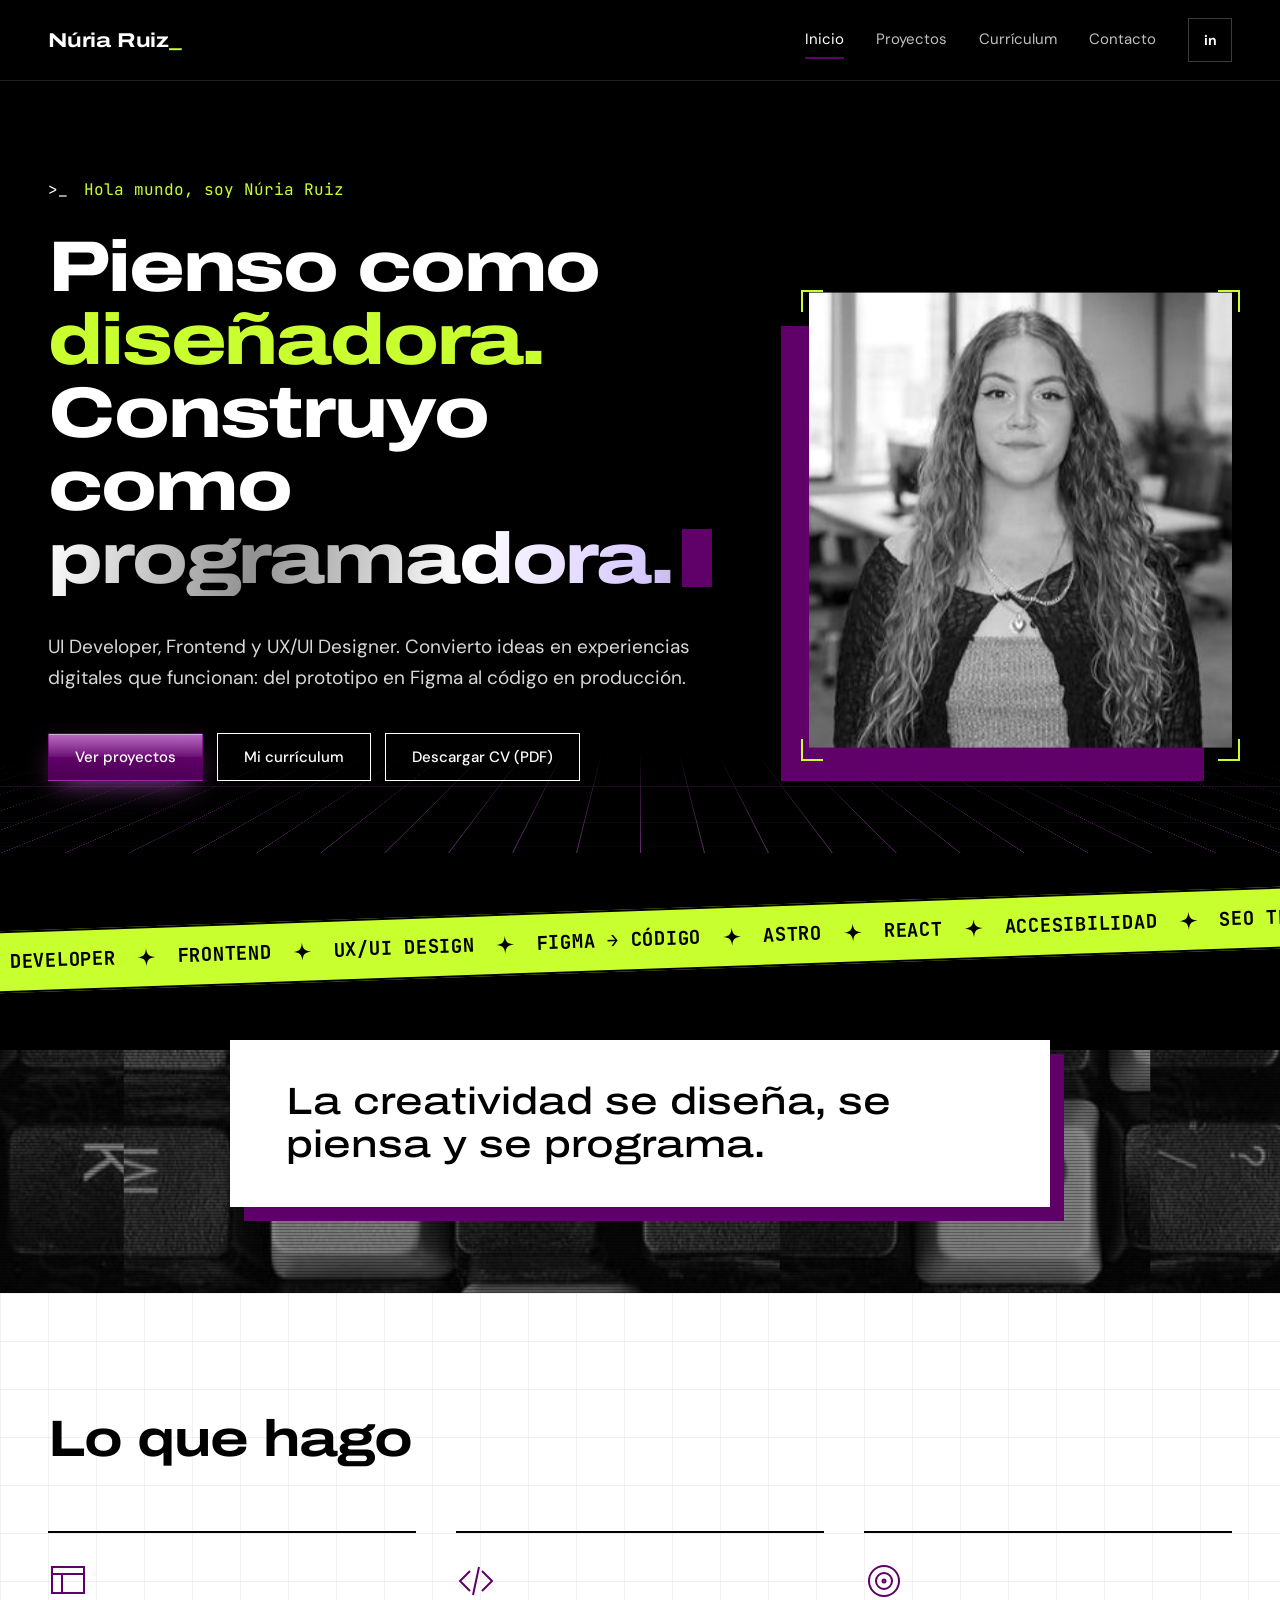
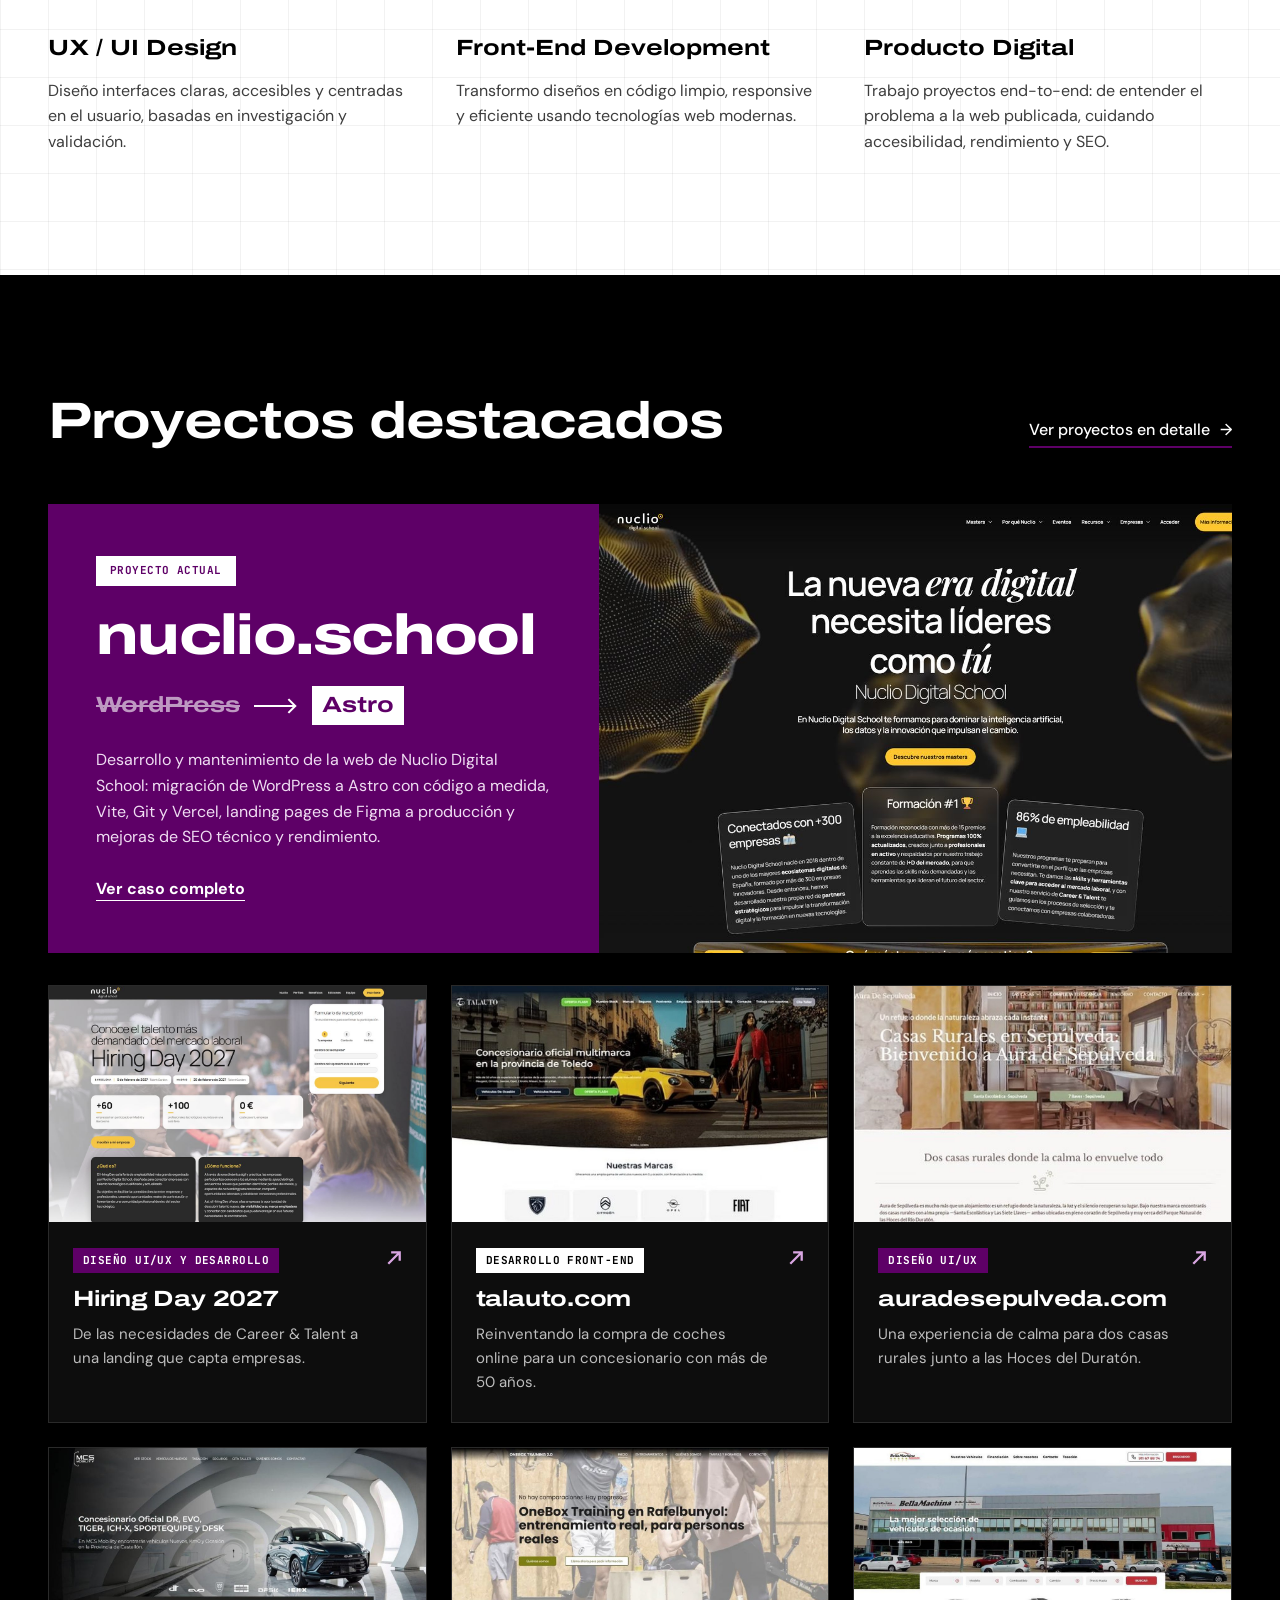
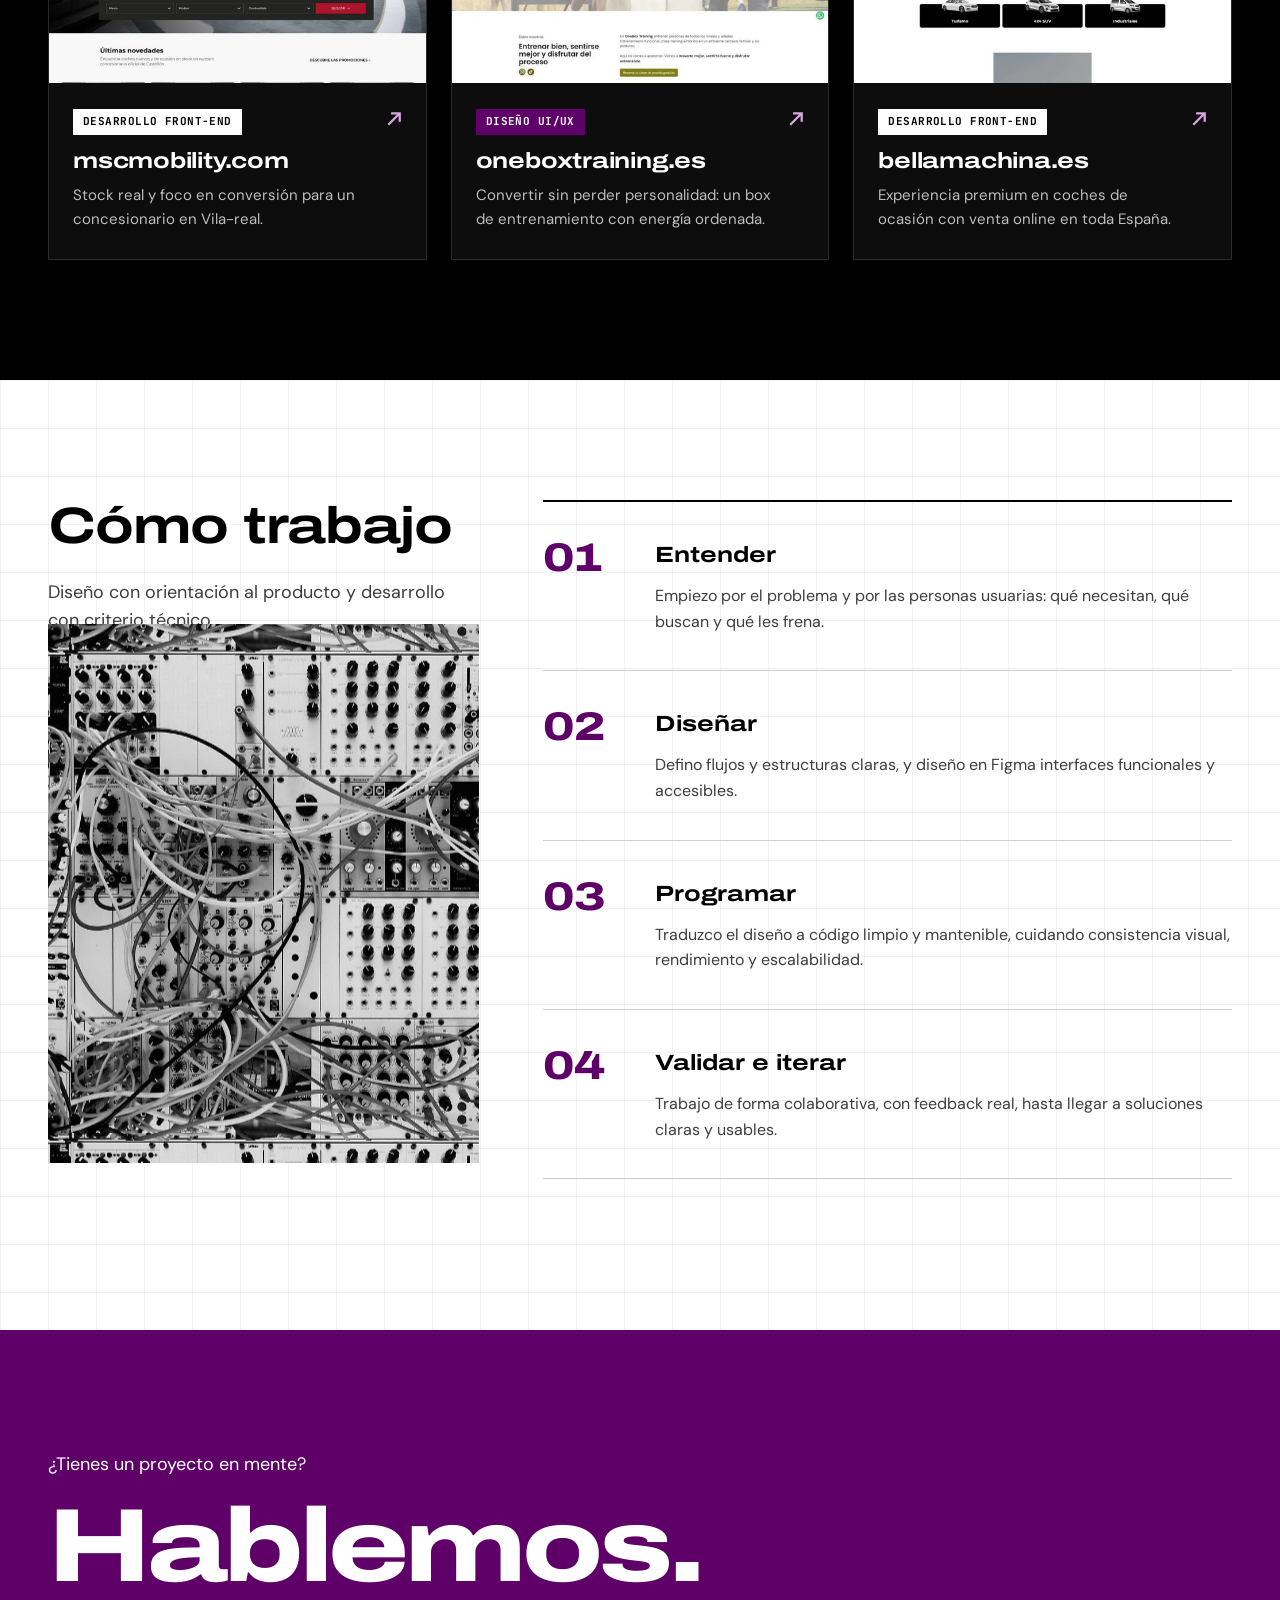
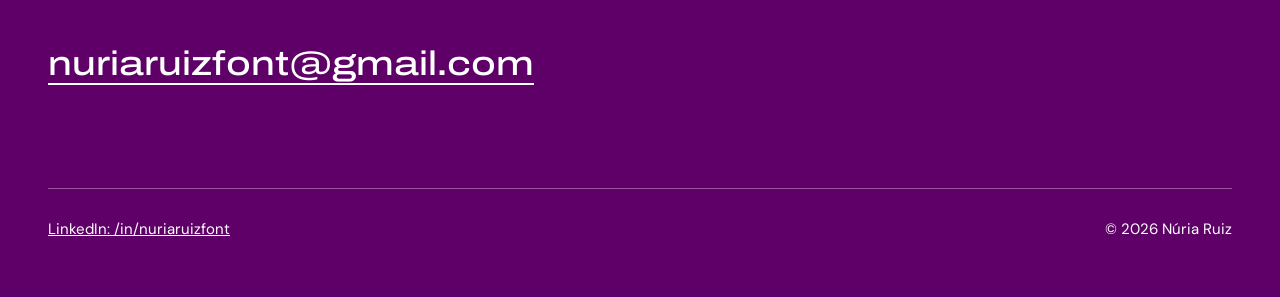
==== commit 1b756aa8: "Nuevos proyectos, tarjetas de inicio, animaciones y estilo edgy" ====
--- a/index.html
+++ b/index.html
@@ -10,7 +10,7 @@
 <meta name="description" content="Portfolio de Núria Ruiz: desarrolladora Frontend y diseñadora UX/UI.">
 <link rel="preconnect" href="https://fonts.googleapis.com">
 <link rel="preconnect" href="https://fonts.gstatic.com" crossorigin>
-<link href="https://fonts.googleapis.com/css2?family=Archivo:wdth,wght@125,400;125,500;125,700;125,800&family=DM+Sans:ital,wght@0,400;0,500;0,700;1,400&display=swap" rel="stylesheet">
+<link href="https://fonts.googleapis.com/css2?family=Archivo:wdth,wght@125,400;125,500;125,700;125,800&family=DM+Sans:ital,wght@0,400;0,500;0,700;1,400&family=JetBrains+Mono:wght@400;500;700&display=swap" rel="stylesheet">
 <link rel="stylesheet" href="css/styles.css">
 </head>
 <body>
@@ -36,10 +36,11 @@
 <!-- ================= INICIO ================= -->
 <section class="page" id="p-inicio">
   <div class="hero">
+    <div class="hero-floor" aria-hidden="true"></div>
     <div class="wrap hero-grid">
       <div style="padding-bottom:72px">
-        <p class="hello">Hola mundo, soy Núria Ruiz</p>
-        <h1 class="d">Pienso como diseñadora.<br>Construyo como programadora.<span class="cursor" aria-hidden="true"></span></h1>
+        <p class="hello"><span class="prompt" aria-hidden="true">&gt;_</span> Hola mundo, soy Núria Ruiz</p>
+        <h1 class="d">Pienso como <span class="acid-txt">diseñadora.</span><br>Construyo como <span class="chrome glitch loop" data-text="programadora.">programadora.</span><span class="cursor" aria-hidden="true"></span></h1>
         <p class="lead">UI Developer, Frontend y UX/UI Designer. Convierto ideas en experiencias digitales que funcionan: del prototipo en Figma al código en producción.</p>
         <div class="ctas">
           <a class="btn btn-primary" href="#proyectos">Ver proyectos</a>
@@ -49,10 +50,12 @@
       </div>
       <div class="portrait">
         <img src="assets/img/nuria-ruiz.jpg" alt="Retrato de Núria Ruiz">
-        <p class="badge">Disponible para proyectos de producto digital, Front-End y UX/UI</p>
-      </div>
-    </div>
-  </div>
+        <span class="hud" aria-hidden="true"><i></i><i></i><i></i><i></i></span>
+      </div>
+    </div>
+  </div>
+
+  <div class="ticker" aria-hidden="true"><div class="ticker-track"><span>UI Developer<svg viewBox="0 0 100 100" aria-hidden="true"><path d="M50 0C54 36 64 46 100 50 64 54 54 64 50 100 46 64 36 54 0 50 36 46 46 36 50 0Z"/></svg></span><span>Frontend<svg viewBox="0 0 100 100" aria-hidden="true"><path d="M50 0C54 36 64 46 100 50 64 54 54 64 50 100 46 64 36 54 0 50 36 46 46 36 50 0Z"/></svg></span><span>UX/UI Design<svg viewBox="0 0 100 100" aria-hidden="true"><path d="M50 0C54 36 64 46 100 50 64 54 54 64 50 100 46 64 36 54 0 50 36 46 46 36 50 0Z"/></svg></span><span>Figma → código<svg viewBox="0 0 100 100" aria-hidden="true"><path d="M50 0C54 36 64 46 100 50 64 54 54 64 50 100 46 64 36 54 0 50 36 46 46 36 50 0Z"/></svg></span><span>Astro<svg viewBox="0 0 100 100" aria-hidden="true"><path d="M50 0C54 36 64 46 100 50 64 54 54 64 50 100 46 64 36 54 0 50 36 46 46 36 50 0Z"/></svg></span><span>React<svg viewBox="0 0 100 100" aria-hidden="true"><path d="M50 0C54 36 64 46 100 50 64 54 54 64 50 100 46 64 36 54 0 50 36 46 46 36 50 0Z"/></svg></span><span>Accesibilidad<svg viewBox="0 0 100 100" aria-hidden="true"><path d="M50 0C54 36 64 46 100 50 64 54 54 64 50 100 46 64 36 54 0 50 36 46 46 36 50 0Z"/></svg></span><span>SEO técnico<svg viewBox="0 0 100 100" aria-hidden="true"><path d="M50 0C54 36 64 46 100 50 64 54 54 64 50 100 46 64 36 54 0 50 36 46 46 36 50 0Z"/></svg></span><span>Pixel perfect<svg viewBox="0 0 100 100" aria-hidden="true"><path d="M50 0C54 36 64 46 100 50 64 54 54 64 50 100 46 64 36 54 0 50 36 46 46 36 50 0Z"/></svg></span><span>UI Developer<svg viewBox="0 0 100 100" aria-hidden="true"><path d="M50 0C54 36 64 46 100 50 64 54 54 64 50 100 46 64 36 54 0 50 36 46 46 36 50 0Z"/></svg></span><span>Frontend<svg viewBox="0 0 100 100" aria-hidden="true"><path d="M50 0C54 36 64 46 100 50 64 54 54 64 50 100 46 64 36 54 0 50 36 46 46 36 50 0Z"/></svg></span><span>UX/UI Design<svg viewBox="0 0 100 100" aria-hidden="true"><path d="M50 0C54 36 64 46 100 50 64 54 54 64 50 100 46 64 36 54 0 50 36 46 46 36 50 0Z"/></svg></span><span>Figma → código<svg viewBox="0 0 100 100" aria-hidden="true"><path d="M50 0C54 36 64 46 100 50 64 54 54 64 50 100 46 64 36 54 0 50 36 46 46 36 50 0Z"/></svg></span><span>Astro<svg viewBox="0 0 100 100" aria-hidden="true"><path d="M50 0C54 36 64 46 100 50 64 54 54 64 50 100 46 64 36 54 0 50 36 46 46 36 50 0Z"/></svg></span><span>React<svg viewBox="0 0 100 100" aria-hidden="true"><path d="M50 0C54 36 64 46 100 50 64 54 54 64 50 100 46 64 36 54 0 50 36 46 46 36 50 0Z"/></svg></span><span>Accesibilidad<svg viewBox="0 0 100 100" aria-hidden="true"><path d="M50 0C54 36 64 46 100 50 64 54 54 64 50 100 46 64 36 54 0 50 36 46 46 36 50 0Z"/></svg></span><span>SEO técnico<svg viewBox="0 0 100 100" aria-hidden="true"><path d="M50 0C54 36 64 46 100 50 64 54 54 64 50 100 46 64 36 54 0 50 36 46 46 36 50 0Z"/></svg></span><span>Pixel perfect<svg viewBox="0 0 100 100" aria-hidden="true"><path d="M50 0C54 36 64 46 100 50 64 54 54 64 50 100 46 64 36 54 0 50 36 46 46 36 50 0Z"/></svg></span></div></div>
 
   <div class="statement">
     <img src="assets/img/teclado.jpg" alt="">
@@ -61,7 +64,7 @@
 
   <section class="light sec">
     <div class="wrap">
-      <h2 class="d h2">Lo que hago</h2>
+      <h2 class="d h2"><span class="glitch" data-text="Lo que hago">Lo que hago</span></h2>
       <div class="three">
         <div>
           <svg width="40" height="40" viewBox="0 0 40 40" fill="none" stroke="currentColor" stroke-width="2" style="color:var(--accent)" aria-hidden="true"><rect x="4" y="6" width="32" height="26"/><path d="M4 13h32M14 13v19"/></svg>
@@ -85,8 +88,8 @@
   <section class="sec">
     <div class="wrap">
       <div class="sec-head">
-        <h2 class="d h2">Proyectos destacados</h2>
-        <a href="#proyectos">Ver los siete proyectos</a>
+        <h2 class="d h2"><span class="glitch" data-text="Proyectos destacados">Proyectos destacados</span></h2>
+        <a class="sec-link" href="#proyectos">Ver proyectos en detalle</a>
       </div>
       <a class="hx" href="#proyectos">
   <div class="hx-txt">
@@ -98,15 +101,13 @@
   </div>
   <div class="hx-media"><img src="assets/img/nuclio-digital-school.jpg" alt="Web de Nuclio Digital School"></div>
 </a>
-<div class="pair">
-  <a class="pc" href="#proyectos"><div class="pc-img" style="background:#0E1B33"><img src="assets/img/talauto.jpg" alt="Web de Talauto"></div><div class="pc-txt"><p class="tag">Desarrollo Front-End</p><h3 class="d">talauto.com</h3><p>Front-end y rediseño de componentes para un concesionario multimarca con más de 50 años de historia.</p></div></a>
-  <a class="pc" href="#proyectos"><div class="pc-img" style="background:#E9E3D8"><img src="assets/img/aura-de-sepulveda.jpg" alt="Web de Aura de Sepúlveda"></div><div class="pc-txt"><p class="tag ux">Diseño UI/UX</p><h3 class="d">auradesepulveda.com</h3><p>Una experiencia de calma para dos casas rurales junto a las Hoces del Río Duratón.</p></div></a>
-</div>
-<div class="minis">
-        <a class="mini" href="#proyectos"><div class="cw"><img class="cover" src="assets/img/mcs-mobility.jpg" alt="Web de MCS Mobility"></div><div class="meta"><p>Front-End</p><strong class="d">mscmobility.com</strong></div></a>
-        <a class="mini" href="#proyectos"><div class="cw"><img class="cover" src="assets/img/onebox-training.jpg" alt="Web de OneBox Training"></div><div class="meta"><p>UI/UX</p><strong class="d">oneboxtraining.es</strong></div></a>
-        <a class="mini" href="#proyectos"><div class="cw"><img class="cover" src="assets/img/bella-machina.jpg" alt="Web de Bella Machina"></div><div class="meta"><p>Front-End</p><strong class="d">bellamachina.es</strong></div></a>
-        <a class="mini" href="#proyectos"><div class="cw"><img class="cover" src="assets/img/waves-majadahonda.jpg" alt="Web de WAVES Majadahonda"></div><div class="meta"><p>UI/UX</p><strong class="d">wavesmajadahonda.com</strong></div></a>
+<div class="fcards">
+        <a class="fc" href="#proyecto-hiring-day"><div class="fc-img"><img src="assets/img/hiring-day.jpg" alt="Web del Hiring Day de Nuclio Digital School" loading="lazy"></div><div class="fc-txt"><p class="fc-tag ux">Diseño UI/UX y desarrollo</p><h3 class="d">Hiring Day 2027</h3><p>De las necesidades de Career &amp; Talent a una landing que capta empresas.</p><svg class="fc-arrow" width="20" height="20" viewBox="0 0 14 14" aria-hidden="true"><path d="M3 11 11 3M5 3h6v6" fill="none" stroke="currentColor" stroke-width="1.6"/></svg></div></a>
+        <a class="fc" href="#proyecto-talauto"><div class="fc-img"><img src="assets/img/talauto.jpg" alt="Web de Talauto" loading="lazy"></div><div class="fc-txt"><p class="fc-tag">Desarrollo Front-End</p><h3 class="d">talauto.com</h3><p>Reinventando la compra de coches online para un concesionario con más de 50 años.</p><svg class="fc-arrow" width="20" height="20" viewBox="0 0 14 14" aria-hidden="true"><path d="M3 11 11 3M5 3h6v6" fill="none" stroke="currentColor" stroke-width="1.6"/></svg></div></a>
+        <a class="fc" href="#proyecto-aura-de-sepulveda"><div class="fc-img"><img src="assets/img/aura-de-sepulveda.jpg" alt="Web de Aura de Sepúlveda" loading="lazy"></div><div class="fc-txt"><p class="fc-tag ux">Diseño UI/UX</p><h3 class="d">auradesepulveda.com</h3><p>Una experiencia de calma para dos casas rurales junto a las Hoces del Duratón.</p><svg class="fc-arrow" width="20" height="20" viewBox="0 0 14 14" aria-hidden="true"><path d="M3 11 11 3M5 3h6v6" fill="none" stroke="currentColor" stroke-width="1.6"/></svg></div></a>
+        <a class="fc" href="#proyecto-mcs-mobility"><div class="fc-img"><img src="assets/img/mcs-mobility.jpg" alt="Web de MCS Mobility" loading="lazy"></div><div class="fc-txt"><p class="fc-tag">Desarrollo Front-End</p><h3 class="d">mscmobility.com</h3><p>Stock real y foco en conversión para un concesionario en Vila-real.</p><svg class="fc-arrow" width="20" height="20" viewBox="0 0 14 14" aria-hidden="true"><path d="M3 11 11 3M5 3h6v6" fill="none" stroke="currentColor" stroke-width="1.6"/></svg></div></a>
+        <a class="fc" href="#proyecto-onebox-training"><div class="fc-img"><img src="assets/img/onebox-training.jpg" alt="Web de OneBox Training" loading="lazy"></div><div class="fc-txt"><p class="fc-tag ux">Diseño UI/UX</p><h3 class="d">oneboxtraining.es</h3><p>Convertir sin perder personalidad: un box de entrenamiento con energía ordenada.</p><svg class="fc-arrow" width="20" height="20" viewBox="0 0 14 14" aria-hidden="true"><path d="M3 11 11 3M5 3h6v6" fill="none" stroke="currentColor" stroke-width="1.6"/></svg></div></a>
+        <a class="fc" href="#proyecto-bella-machina"><div class="fc-img"><img src="assets/img/bella-machina.jpg" alt="Web de Bella Machina" loading="lazy"></div><div class="fc-txt"><p class="fc-tag">Desarrollo Front-End</p><h3 class="d">bellamachina.es</h3><p>Experiencia premium en coches de ocasión con venta online en toda España.</p><svg class="fc-arrow" width="20" height="20" viewBox="0 0 14 14" aria-hidden="true"><path d="M3 11 11 3M5 3h6v6" fill="none" stroke="currentColor" stroke-width="1.6"/></svg></div></a>
       </div>
     </div>
   </section>
@@ -114,7 +115,7 @@
   <section class="light sec">
     <div class="wrap how">
       <div>
-        <h2 class="d h2">Cómo trabajo</h2>
+        <h2 class="d h2"><span class="glitch" data-text="Cómo trabajo">Cómo trabajo</span></h2>
         <p class="intro">Diseño con orientación al producto y desarrollo con criterio técnico.</p>
         <img src="assets/img/cables.jpg" alt="">
       </div>
@@ -130,7 +131,7 @@
   <section class="contact" id="contacto">
     <div class="wrap">
       <p style="margin:0 0 20px;font-size:18px">¿Tienes un proyecto en mente?</p>
-      <h2 class="d big">Hablemos.</h2>
+      <h2 class="d big"><span class="glitch" data-text="Hablemos.">Hablemos.</span></h2>
       <a class="d mail" href="mailto:nuriaruizfont@gmail.com">nuriaruizfont@gmail.com</a>
       <div class="foot">
         <a href="https://www.linkedin.com/in/nuriaruizfont/" target="_blank" rel="noopener">LinkedIn: /in/nuriaruizfont</a>
@@ -144,7 +145,7 @@
 <section class="page" id="p-proyectos">
   <div class="pj-hero">
     <div class="wrap">
-      <h1 class="d">Proyectos</h1>
+      <h1 class="d"><span class="glitch loop" data-text="Proyectos">Proyectos</span></h1>
       <p>Webs reales, en producción, para clientes reales. Unas las he diseñado, otras las he programado, y en algunas he hecho las dos cosas. Puedes desplazarte dentro de cada captura para recorrer la web entera.</p>
     </div>
   </div>
@@ -164,7 +165,7 @@
 <div><dt>Antes</dt><dd>WordPress con Elementor Pro y WPBakery</dd></div>
 <div><dt>Empresa</dt><dd>Nuclio Digital School, desde 04/2026</dd></div>
 </dl>
-<div class="nx-media"><div class="pj-browser pj-tall"><div class="pj-bar" aria-hidden="true"><span></span><span></span><span></span><em>nuclio.school</em></div><div class="pj-view" tabindex="0" aria-label="Web de Nuclio Digital School completa, desplazable"><img src="assets/img/nuclio-digital-school-completa.jpg" alt="Web de Nuclio Digital School completa"></div></div></div>
+<div class="nx-media pj-media"><div class="pj-browser pj-tall"><div class="pj-bar" aria-hidden="true"><span></span><span></span><span></span><em>nuclio.school</em></div><div class="pj-view" tabindex="0" aria-label="Web de Nuclio Digital School completa, desplazable"><img src="assets/img/nuclio-digital-school-completa.jpg" alt="Web de Nuclio Digital School completa"></div></div><div class="pj-phone" tabindex="0" aria-label="Web de Nuclio Digital School en móvil, desplazable"><img src="assets/img/nuclio-digital-school-en-movil.jpg" alt="Web de Nuclio Digital School en móvil"></div></div>
 <h3 class="d nx-sub">Qué hago</h3>
 <div class="nx-grid"><div class="nx-item"><h4 class="d">Migración a Astro</h4><p>De WordPress a Astro con código 100% a medida, build con Vite, Git para el control de versiones y despliegue continuo en Vercel.</p></div><div class="nx-item"><h4 class="d">Desarrollo y maquetación</h4><p>Páginas y landing pages desde cero, de Figma a producción con fidelidad pixel-perfect, también en React.</p></div><div class="nx-item"><h4 class="d">Mantenimiento y evolutivos</h4><p>Disponibilidad, escalabilidad y buen funcionamiento del portal principal.</p></div><div class="nx-item"><h4 class="d">Desarrollo a medida</h4><p>Funcionalidades avanzadas con PHP y JavaScript, y plugins personalizados.</p></div><div class="nx-item"><h4 class="d">Estilos avanzados</h4><p>CSS y Sass limpio, modular, mantenible y totalmente responsive.</p></div><div class="nx-item"><h4 class="d">SEO técnico y WPO</h4><p>Velocidad de carga, datos estructurados y rendimiento para posicionar y convertir.</p></div></div>
 <div class="nx-foot"><div class="nx-chips"><span>Astro</span><span>Vite</span><span>Vercel</span><span>Git</span><span>JavaScript (ES6+)</span><span>CSS3/Sass</span><span>React</span><span>WordPress</span><span>PHP</span><span>Elementor Pro</span><span>WPBakery</span><span>HubSpot</span><span>Figma</span><span>SEO técnico</span><span>WPO</span></div><a class="btn btn-white" href="https://nuclio.school/" target="_blank" rel="noopener">Visitar nuclio.school</a></div>
@@ -172,43 +173,43 @@
 </section>
   <section class="pj-list">
     <div class="wrap">
-      <h2 class="d h2 pj-h">Más proyectos</h2>
-      <article class="pj">
+      <h2 class="d h2 pj-h"><span class="glitch" data-text="Más proyectos">Más proyectos</span></h2>
+      <article class="pj" id="proyecto-hiring-day">
+<div class="pj-media"><div class="pj-browser"><div class="pj-bar" aria-hidden="true"><span></span><span></span><span></span><em>eventos.nuclio.school/hiring-day</em></div><div class="pj-view" tabindex="0" aria-label="Web del Hiring Day en escritorio, desplazable"><img src="assets/img/hiring-day-en-escritorio.jpg" alt="Web del Hiring Day en escritorio"></div></div><div class="pj-phone" tabindex="0" aria-label="Web del Hiring Day en móvil, desplazable"><img src="assets/img/hiring-day-en-movil.jpg" alt="Web del Hiring Day en móvil"></div></div>
+<div class="pj-txt"><p class="pj-tag ux">Diseño UI/UX y desarrollo</p><h3 class="d">Hiring Day 2027</h3><p class="pj-title">De las necesidades de Career &amp; Talent a una landing que capta empresas</p><p class="pj-sum">La feria de empleabilidad de Nuclio Digital School, que conecta empresas con el talento formado en IA, datos y producto digital en Barcelona y Madrid.</p><ul class="pj-tech" aria-label="Tecnologías"><li>Figma</li><li>HTML</li><li>CSS</li><li>JavaScript</li><li>Diseño responsive</li><li>UX Writing</li></ul>
+<dl class="pj-meta"><div><dt>Empresa</dt><dd>Nuclio Digital School</dd></div><div><dt>Rol</dt><dd>Diseñadora UI/UX y desarrolladora</dd></div><div><dt>Sector</dt><dd>Empleabilidad, Barcelona y Madrid</dd></div></dl>
+<details class="pj-more"><summary>Qué hice</summary><ul><li>Definición de la página a partir de las necesidades del servicio de Career &amp; Talent.</li><li>Diseño en Figma e implementación completa, de escritorio a móvil.</li><li>Formulario de inscripción en tres pasos para reducir la fricción.</li><li>Perfiles, beneficios y requisitos ordenados para que la empresa decida rápido.</li><li>Vídeos por edición, galería y logos de empresas para generar confianza.</li></ul></details>
+<a class="pj-link" href="https://eventos.nuclio.school/hiring-day" target="_blank" rel="noopener">Visitar la web<svg width="14" height="14" viewBox="0 0 14 14" aria-hidden="true"><path d="M3 11 11 3M5 3h6v6" fill="none" stroke="currentColor" stroke-width="2"/></svg></a></div>
+</article><article class="pj flip" id="proyecto-talauto">
 <div class="pj-media"><div class="pj-browser"><div class="pj-bar" aria-hidden="true"><span></span><span></span><span></span><em>talauto.com</em></div><div class="pj-view pj-fill" aria-label="Web de Talauto en escritorio"><img src="assets/img/talauto.jpg" alt="Web de Talauto en escritorio"></div></div><div class="pj-phone" tabindex="0" aria-label="Web de Talauto en móvil, desplazable"><img src="assets/img/talauto-en-movil.jpg" alt="Web de Talauto en móvil"></div></div>
 <div class="pj-txt"><p class="pj-tag">Desarrollo Front-End</p><h3 class="d">talauto.com</h3><p class="pj-title">Reinventando la compra de coches online</p><p class="pj-sum">Concesionario con más de 50 años de historia y referente en la zona centro de España.</p><ul class="pj-tech" aria-label="Tecnologías"><li>HTML</li><li>CSS</li><li>SASS</li><li>JavaScript</li><li>jQuery</li><li>Bootstrap</li><li>Twig</li><li>Phalcon</li><li>SQL</li><li>Git</li></ul>
 <dl class="pj-meta"><div><dt>Empresa</dt><dd>inventario.pro</dd></div><div><dt>Rol</dt><dd>Desarrolladora web principal</dd></div><div><dt>Sector</dt><dd>Automoción, Toledo</dd></div></dl>
 <details class="pj-more"><summary>Qué hice</summary><ul><li>Maquetación front-end de vistas y secciones clave, con código limpio y responsive.</li><li>Rediseño y refactorización de componentes UI.</li><li>Jerarquía de contenidos para buscar y comparar vehículos.</li><li>Experiencia móvil preparada para mucha información y filtros.</li></ul></details>
 <a class="pj-link" href="https://talauto.com" target="_blank" rel="noopener">Visitar la web<svg width="14" height="14" viewBox="0 0 14 14" aria-hidden="true"><path d="M3 11 11 3M5 3h6v6" fill="none" stroke="currentColor" stroke-width="2"/></svg></a></div>
-</article><article class="pj flip">
+</article><article class="pj" id="proyecto-aura-de-sepulveda">
 <div class="pj-media"><div class="pj-browser"><div class="pj-bar" aria-hidden="true"><span></span><span></span><span></span><em>auradesepulveda.com</em></div><div class="pj-view pj-fill" aria-label="Web de Aura de Sepúlveda en escritorio"><img src="assets/img/aura-de-sepulveda.jpg" alt="Web de Aura de Sepúlveda en escritorio"></div></div><div class="pj-phone" tabindex="0" aria-label="Web de Aura de Sepúlveda en móvil, desplazable"><img src="assets/img/aura-de-sepulveda-en-movil.jpg" alt="Web de Aura de Sepúlveda en móvil"></div></div>
 <div class="pj-txt"><p class="pj-tag ux">Diseño UI/UX</p><h3 class="d">auradesepulveda.com</h3><p class="pj-title">Una experiencia de calma antes incluso de reservar</p><p class="pj-sum">Dos casas rurales con personalidad propia junto a las Hoces del Río Duratón.</p><ul class="pj-tech" aria-label="Tecnologías"><li>Duda</li><li>Componentes personalizados</li><li>Diseño responsive</li><li>SEO</li><li>IA generativa</li><li>Salesforce</li></ul>
 <dl class="pj-meta"><div><dt>Empresa</dt><dd>beedigital</dd></div><div><dt>Rol</dt><dd>Diseñadora web y maquetadora</dd></div><div><dt>Sector</dt><dd>Turismo rural, Segovia</dd></div></dl>
 <details class="pj-more"><summary>Qué hice</summary><ul><li>Arquitectura de la información para dos casas con coherencia.</li><li>Storytelling visual con fotografía protagonista.</li><li>Jerarquías que equilibran emoción e información práctica.</li><li>CTAs de reserva integrados sin romper el tono sereno.</li></ul></details>
 <a class="pj-link" href="https://auradesepulveda.com" target="_blank" rel="noopener">Visitar la web<svg width="14" height="14" viewBox="0 0 14 14" aria-hidden="true"><path d="M3 11 11 3M5 3h6v6" fill="none" stroke="currentColor" stroke-width="2"/></svg></a></div>
-</article><article class="pj">
+</article><article class="pj flip" id="proyecto-mcs-mobility">
 <div class="pj-media"><div class="pj-browser"><div class="pj-bar" aria-hidden="true"><span></span><span></span><span></span><em>mscmobility.com</em></div><div class="pj-view" tabindex="0" aria-label="Web de MCS Mobility en escritorio, desplazable"><img src="assets/img/mcs-mobility-en-escritorio.jpg" alt="Web de MCS Mobility en escritorio"></div></div><div class="pj-phone" tabindex="0" aria-label="Web de MCS Mobility en móvil, desplazable"><img src="assets/img/mcs-mobility-en-movil.jpg" alt="Web de MCS Mobility en móvil"></div></div>
 <div class="pj-txt"><p class="pj-tag">Desarrollo Front-End</p><h3 class="d">mscmobility.com</h3><p class="pj-title">Stock real y foco en conversión</p><p class="pj-sum">Concesionario y taller oficial en Vila-real especializado en vehículos nuevos, KM0 y de ocasión.</p><ul class="pj-tech" aria-label="Tecnologías"><li>HTML</li><li>CSS</li><li>SASS</li><li>JavaScript</li><li>jQuery</li><li>Bootstrap</li><li>Twig</li><li>Phalcon</li><li>SQL</li><li>Git</li></ul>
 <dl class="pj-meta"><div><dt>Empresa</dt><dd>inventario.pro</dd></div><div><dt>Rol</dt><dd>Desarrolladora web principal</dd></div><div><dt>Sector</dt><dd>Automoción, Castellón</dd></div></dl>
 <details class="pj-more"><summary>Qué hice</summary><ul><li>Front-end de home, stock, servicios y contacto.</li><li>Componentes de catálogo escaneables.</li><li>Responsive pensado para búsqueda, fichas y CTA en móvil.</li><li>Estructura optimizada para SEO local.</li></ul></details>
 <a class="pj-link" href="https://mscmobility.com" target="_blank" rel="noopener">Visitar la web<svg width="14" height="14" viewBox="0 0 14 14" aria-hidden="true"><path d="M3 11 11 3M5 3h6v6" fill="none" stroke="currentColor" stroke-width="2"/></svg></a></div>
-</article><article class="pj flip">
+</article><article class="pj" id="proyecto-onebox-training">
 <div class="pj-media"><div class="pj-browser"><div class="pj-bar" aria-hidden="true"><span></span><span></span><span></span><em>oneboxtraining.es</em></div><div class="pj-view" tabindex="0" aria-label="Web de OneBox Training en escritorio, desplazable"><img src="assets/img/onebox-training-en-escritorio.jpg" alt="Web de OneBox Training en escritorio"></div></div><div class="pj-phone" tabindex="0" aria-label="Web de OneBox Training en móvil, desplazable"><img src="assets/img/onebox-training-en-movil.jpg" alt="Web de OneBox Training en móvil"></div></div>
 <div class="pj-txt"><p class="pj-tag ux">Diseño UI/UX</p><h3 class="d">oneboxtraining.es</h3><p class="pj-title">Convertir sin perder personalidad</p><p class="pj-sum">Box de entrenamiento funcional y cross training en Rafelbunyol: energía, pero ordenada.</p><ul class="pj-tech" aria-label="Tecnologías"><li>Duda</li><li>Componentes personalizados</li><li>Diseño responsive</li><li>SEO</li><li>IA generativa</li><li>Salesforce</li></ul>
 <dl class="pj-meta"><div><dt>Empresa</dt><dd>beedigital</dd></div><div><dt>Rol</dt><dd>Diseñadora web y maquetadora</dd></div><div><dt>Sector</dt><dd>Fitness, Valencia</dd></div></dl>
 <details class="pj-more"><summary>Qué hice</summary><ul><li>Servicios que se entienden rápido: funcional, cross e híbrido/DEKA.</li><li>Jerarquía centrada en qué es, para quién y cómo empezar.</li><li>Experiencia responsive cuidando el móvil.</li><li>CTAs claros sin saturar.</li></ul></details>
 <a class="pj-link" href="https://oneboxtraining.es" target="_blank" rel="noopener">Visitar la web<svg width="14" height="14" viewBox="0 0 14 14" aria-hidden="true"><path d="M3 11 11 3M5 3h6v6" fill="none" stroke="currentColor" stroke-width="2"/></svg></a></div>
-</article><article class="pj">
+</article><article class="pj flip" id="proyecto-bella-machina">
 <div class="pj-media"><div class="pj-browser"><div class="pj-bar" aria-hidden="true"><span></span><span></span><span></span><em>bellamachina.es</em></div><div class="pj-view" tabindex="0" aria-label="Web de Bella Machina en escritorio, desplazable"><img src="assets/img/bella-machina-en-escritorio.jpg" alt="Web de Bella Machina en escritorio"></div></div><div class="pj-phone" tabindex="0" aria-label="Web de Bella Machina en móvil, desplazable"><img src="assets/img/bella-machina-en-movil.jpg" alt="Web de Bella Machina en móvil"></div></div>
 <div class="pj-txt"><p class="pj-tag">Desarrollo Front-End</p><h3 class="d">bellamachina.es</h3><p class="pj-title">Experiencia premium en coches de ocasión</p><p class="pj-sum">Más de 30 años de experiencia, venta online y entrega a domicilio en toda España.</p><ul class="pj-tech" aria-label="Tecnologías"><li>HTML</li><li>CSS</li><li>SASS</li><li>JavaScript</li><li>jQuery</li><li>Bootstrap</li><li>Twig</li><li>Phalcon</li><li>SQL</li><li>Git</li></ul>
 <dl class="pj-meta"><div><dt>Empresa</dt><dd>inventario.pro</dd></div><div><dt>Rol</dt><dd>Desarrolladora web y maquetadora</dd></div><div><dt>Sector</dt><dd>Automoción, Madrid</dd></div></dl>
 <details class="pj-more"><summary>Qué hice</summary><ul><li>Interfaces de catálogo con filtros y stock claros.</li><li>Optimización para quien compara desde el móvil.</li><li>Elementos visuales que destacan oferta, precio y beneficios.</li></ul></details>
 <a class="pj-link" href="https://bellamachina.es" target="_blank" rel="noopener">Visitar la web<svg width="14" height="14" viewBox="0 0 14 14" aria-hidden="true"><path d="M3 11 11 3M5 3h6v6" fill="none" stroke="currentColor" stroke-width="2"/></svg></a></div>
-</article><article class="pj flip">
-<div class="pj-media"><div class="pj-browser"><div class="pj-bar" aria-hidden="true"><span></span><span></span><span></span><em>wavesmajadahonda.com</em></div><div class="pj-view" tabindex="0" aria-label="Web de WAVES Majadahonda en escritorio, desplazable"><img src="assets/img/waves-majadahonda-en-escritorio.jpg" alt="Web de WAVES Majadahonda en escritorio"></div></div><div class="pj-phone" tabindex="0" aria-label="Web de WAVES Majadahonda en móvil, desplazable"><img src="assets/img/waves-majadahonda-en-movil.jpg" alt="Web de WAVES Majadahonda en móvil"></div></div>
-<div class="pj-txt"><p class="pj-tag ux">Diseño UI/UX</p><h3 class="d">wavesmajadahonda.com</h3><p class="pj-title">Estética cuidada, reserva fácil</p><p class="pj-sum">Salón especializado en extensiones, alisados orgánicos y servicios para novias.</p><ul class="pj-tech" aria-label="Tecnologías"><li>Duda</li><li>Componentes personalizados</li><li>Diseño responsive</li><li>SEO</li><li>IA generativa</li><li>Salesforce</li></ul>
-<dl class="pj-meta"><div><dt>Empresa</dt><dd>beedigital</dd></div><div><dt>Rol</dt><dd>Diseñadora web y maquetadora</dd></div><div><dt>Sector</dt><dd>Belleza, Madrid</dd></div></dl>
-<details class="pj-more"><summary>Qué hice</summary><ul><li>Estructura por intención: peluquería, estética y eventos.</li><li>Servicios clave priorizados visualmente.</li><li>Contacto rápido por WhatsApp y llamada.</li><li>Secciones de equipo y método que refuerzan la confianza.</li></ul></details>
-<a class="pj-link" href="https://wavesmajadahonda.com" target="_blank" rel="noopener">Visitar la web<svg width="14" height="14" viewBox="0 0 14 14" aria-hidden="true"><path d="M3 11 11 3M5 3h6v6" fill="none" stroke="currentColor" stroke-width="2"/></svg></a></div>
 </article>
     </div>
   </section>
@@ -223,7 +224,7 @@
 <!-- ================= CURRÍCULUM ================= -->
 <section class="page" id="p-curriculum">
   <div class="wrap cv-intro">
-    <div class="cv-photo"><img src="assets/img/nuria-ruiz.jpg" alt="Retrato de Núria Ruiz"></div>
+    <div class="cv-photo"><img src="assets/img/nuria-ruiz.jpg" alt="Retrato de Núria Ruiz"><span class="hud" aria-hidden="true"><i></i><i></i><i></i><i></i></span></div>
     <div>
       <h1 class="d">Núria Ruiz Font</h1>
       <p class="cv-role">Desarrolladora web, UI/UX</p>
@@ -238,7 +239,7 @@
 
   <section class="light sec">
     <div class="wrap cv-sec">
-      <h2 class="d h2">Experiencia</h2>
+      <h2 class="d h2"><span class="glitch" data-text="Experiencia">Experiencia</span></h2>
       <div>
         <div class="job"><div><p class="when d">04/2026 – actualidad</p><p class="org">Nuclio Digital School</p><p class="pos">Desarrolladora web y diseñadora UI/UX</p><p class="loc">Presencial, Barcelona</p></div>
           <ul><li>Migración de la web de nuclio.school de WordPress a Astro: código 100% a medida, Vite, Git y despliegue en Vercel.</li><li>Diseño y prototipado de interfaces web en Figma.</li><li>Mantenimiento y desarrollo de sitios en WordPress con WPBakery y Elementor Pro, incluyendo plugins personalizados.</li><li>Desarrollo de landing pages con React y despliegue en Vercel.</li><li>Gestión de HubSpot para contenidos, formularios y captación de leads.</li></ul></div>
@@ -252,7 +253,7 @@
 
   <section class="fog sec">
     <div class="wrap cv-sec">
-      <h2 class="d h2">Formación</h2>
+      <h2 class="d h2"><span class="glitch" data-text="Formación">Formación</span></h2>
       <div>
         <div class="job"><div><p class="when d">2025 – 2026</p><p class="org">Máster en UX UI: Diseño web y app</p><p class="pos">Nuclio Digital School, nota 8</p></div>
           <p>UX Research, Design Thinking y Product Strategy. Prototipado avanzado con Figma, user testing y validación de producto, e IAs generativas para la creación de contenido.</p></div>
@@ -264,7 +265,7 @@
 
   <section class="sec">
     <div class="wrap cv-sec">
-      <h2 class="d h2">Tecnologías</h2>
+      <h2 class="d h2"><span class="glitch" data-text="Tecnologías">Tecnologías</span></h2>
       <div class="stack">
         <div class="row"><p>Frontend y frameworks</p><div class="chips"><span>HTML5</span><span>CSS3</span><span>JavaScript (ES6+)</span><span>React</span><span>Astro</span><span>jQuery</span><span>SASS</span><span>Bootstrap</span></div></div>
         <div class="row"><p>Backend y frameworks</p><div class="chips"><span>PHP (Phalcon)</span><span>Java</span><span>SQL</span></div></div>
--- a/css/styles.css
+++ b/css/styles.css
@@ -61,7 +61,6 @@
 .portrait{position:relative;padding:0 0 28px 28px;margin-bottom:72px}
 .portrait::before{content:"";position:absolute;left:0;top:28px;right:28px;bottom:0;background:var(--accent)}
 .portrait img{position:relative;width:100%;aspect-ratio:309/332;object-fit:cover;filter:grayscale(1) contrast(1.08)}
-.portrait .badge{position:absolute;left:44px;bottom:48px;background:#fff;color:#000;padding:14px 18px;font-size:14px;line-height:1.4;max-width:230px}
 
 /* Statement */
 .statement{position:relative;margin-top:110px;min-height:340px;display:flex;align-items:center;justify-content:center;overflow:hidden;padding:40px 0}
@@ -82,7 +81,7 @@
 .feat:hover{color:#000}
 .feat .media{position:relative;overflow:hidden;min-height:420px}
 .feat .media .desk{position:absolute;inset:0;width:100%;height:100%;object-fit:cover;object-position:top;transition:transform .6s ease}
-.feat:hover .desk,.mini:hover .cover{transform:scale(1.03)}
+.feat:hover .desk{transform:scale(1.03)}
 .feat .phone{position:absolute;right:32px;bottom:-40px;width:170px;border:6px solid #111;border-radius:22px;box-shadow:0 20px 40px rgba(0,0,0,.45)}
 .feat .txt{padding:48px 48px 44px}
 .tag{display:inline-block;margin:0 0 18px;font-size:13px;font-weight:700;padding:5px 12px;color:#fff;background:#000}
@@ -90,14 +89,6 @@
 .feat h3{font-size:32px;font-weight:700;letter-spacing:-.01em;margin-bottom:6px}
 .feat .sub{margin:0 0 20px;font-size:17px;color:var(--body-dark)}
 .feat .more{margin:0;font-weight:700;color:var(--accent)}
-.minis{display:grid;grid-template-columns:repeat(4,minmax(0,1fr));border:1px solid var(--line-dark)}
-.mini{text-decoration:none;color:#fff;border-right:1px solid var(--line-dark)}
-.mini:last-child{border-right:0}
-.mini .cw{overflow:hidden;aspect-ratio:16/10}
-.mini .cover{width:100%;height:100%;object-fit:cover;object-position:top;transition:transform .6s ease}
-.mini .meta{padding:20px 22px 24px}
-.mini .meta p{margin:0 0 4px;font-size:13px;color:var(--muted)}
-.mini .meta strong{font-size:17px;overflow-wrap:anywhere;display:block}
 .proj h2,.feat h3{overflow-wrap:anywhere}
 html,body{overflow-x:clip}
 
@@ -182,21 +173,12 @@
 .hx-p{margin:0 0 26px;color:#F0DDF3;max-width:48ch}
 .hx-more{margin:0;font-weight:700;text-decoration:underline;text-underline-offset:6px}
 .hx-media{position:relative;min-height:400px;background:#000}
-.hx-media img{position:absolute;inset:0;width:100%;height:100%;object-fit:cover;object-position:top;transition:transform .6s ease}
-.hx:hover .hx-media img,.pc:hover .pc-img img{transform:scale(1.03)}
-.pair{display:grid;grid-template-columns:repeat(2,minmax(0,1fr));gap:32px;margin-bottom:32px}
-.pc{background:#fff;color:#000;text-decoration:none;display:flex;flex-direction:column}
-.pc:hover{color:#000}
-.pc-img{overflow:hidden;aspect-ratio:16/10}
-.pc-img img{width:100%;height:100%;object-fit:cover;object-position:top;transition:transform .6s ease}
-.pc-txt{padding:32px 32px 36px}
-.pc-txt h3{font-size:26px;font-weight:700;margin-bottom:10px;overflow-wrap:anywhere}
-.pc-txt p:last-child{margin:0;color:var(--body-dark)}
+.hx-media img{position:absolute;inset:0;width:100%;height:100%;object-fit:cover;object-position:left top;transition:transform .6s ease}
+.hx:hover .hx-media img{transform:scale(1.03)}
 @media (max-width:900px){
-  .hx,.pair{grid-template-columns:minmax(0,1fr)}
+  .hx{grid-template-columns:minmax(0,1fr)}
   .hx-txt{padding:36px 24px}
   .hx-media{min-height:240px;order:-1}
-  .pc-txt{padding:24px}
 }
 
 /* ---- Proyectos v2 ---- */
@@ -219,6 +201,7 @@
 .nx-facts dt{font-size:13px;color:#E8C9EE;margin-bottom:4px}
 .nx-facts dd{margin:0;font-weight:500}
 .nx-media{max-width:1100px;margin:0 auto}
+.nx-media .pj-phone{width:190px;background:#000}
 .nx-sub{margin:72px 0 28px;font-size:28px;font-weight:700}
 .nx-grid{display:grid;grid-template-columns:repeat(3,minmax(0,1fr));gap:0;border-top:1px solid rgba(255,255,255,.35)}
 .nx-item{padding:28px 28px 30px 0;border-bottom:1px solid rgba(255,255,255,.35)}
@@ -318,11 +301,6 @@
   .feat .media{min-height:240px}
   .feat .phone{display:none}
   .feat .txt,.proj .txt{padding:32px 24px}
-  .minis{grid-template-columns:repeat(2,minmax(0,1fr))}
-  .mini:nth-child(2){border-right:0}
-  .mini .meta{padding:14px 14px 18px}
-  .mini .meta strong{font-size:14px}
-  .mini:nth-child(-n+2){border-bottom:1px solid var(--line-dark)}
   .proj .shot{min-height:420px}
   .steps li{grid-template-columns:64px minmax(0,1fr)}
   .steps .n{font-size:30px}
@@ -338,5 +316,157 @@
 @media (prefers-reduced-motion:reduce){
   html{scroll-behavior:auto}
   .cursor{animation:none}
-  .feat .desk,.mini .cover,.hx-media img,.pc-img img{transition:none}
-}
+  .feat .desk,.hx-media img,.fc-img img,.fc-arrow{transition:none}
+}
+@media (max-width:900px){.nx-media .pj-phone{width:120px}}
+
+/* ================= Movimiento ================= */
+/* Barra de progreso de scroll */
+.progress{position:absolute;left:0;right:0;bottom:-1px;height:2px;background:var(--accent);transform-origin:0 50%;transform:scaleX(0);pointer-events:none}
+
+/* Aparición al hacer scroll (solo si JS activa .motion) */
+.motion .rv{opacity:0;transform:translate3d(0,40px,0);transition:opacity .9s cubic-bezier(.2,.7,.2,1),transform .9s cubic-bezier(.2,.7,.2,1);transition-delay:var(--d,0ms)}
+.motion .rv.rv-l{transform:translate3d(-56px,0,0)}
+.motion .rv.rv-r{transform:translate3d(56px,0,0)}
+.motion .rv.rv-s{transform:scale(.94)}
+.motion .rv.in{opacity:1;transform:none}
+
+/* Parallax: las imágenes de fondo necesitan margen para moverse */
+.motion .statement img{height:130%;top:-15%}
+[data-px]{will-change:translate}
+
+/* Inclinación 3D de los mockups */
+.motion .pj-browser{transform:perspective(1400px) rotateX(var(--rx,0deg)) rotateY(var(--ry,0deg));transition:transform .5s cubic-bezier(.2,.7,.2,1)}
+
+/* Botones magnéticos */
+.motion .btn{transition:translate .35s cubic-bezier(.2,.7,.2,1),background-color .2s,color .2s,filter .2s}
+
+/* Cursor personalizado (solo ratón) */
+.has-cursor,.has-cursor a,.has-cursor button,.has-cursor summary,.has-cursor [tabindex]{cursor:none}
+.cur-dot,.cur-ring{position:fixed;left:0;top:0;pointer-events:none;z-index:100;border-radius:50%;translate:-50% -50%}
+.cur-dot{width:6px;height:6px;background:#fff;mix-blend-mode:difference}
+.cur-ring{width:38px;height:38px;border:1.5px solid #fff;mix-blend-mode:difference;display:flex;align-items:center;justify-content:center;transition:width .3s cubic-bezier(.2,.7,.2,1),height .3s cubic-bezier(.2,.7,.2,1),background-color .3s,border-color .3s,opacity .3s}
+.cur-ring span{font-family:var(--sans);font-size:12px;font-weight:700;letter-spacing:.04em;text-transform:uppercase;color:#000;opacity:0;transition:opacity .2s}
+.cur-ring.is-link{width:58px;height:58px;background:#fff}
+.cur-ring.is-label{width:84px;height:84px;background:var(--lilac);border-color:var(--lilac);mix-blend-mode:normal}
+.cur-ring.is-label span{opacity:1}
+.cur-ring.is-down{width:28px;height:28px}
+.cur-hidden .cur-dot,.cur-hidden .cur-ring{opacity:0}
+
+/* ================= Proyectos destacados (Inicio) ================= */
+.sec-link{display:inline-flex;align-items:center;gap:10px;font-weight:500;text-decoration:none;border-bottom:2px solid var(--accent);padding-bottom:4px}
+.sec-link::after{content:"→";transition:translate .3s}
+.sec-link:hover::after{translate:4px 0}
+.fcards{display:grid;grid-template-columns:repeat(3,minmax(0,1fr));gap:24px}
+.fc{position:relative;display:flex;flex-direction:column;text-decoration:none;color:#fff;background:#0D0D0D;border:1px solid var(--line-dark);transition:border-color .4s,background-color .4s}
+.fc:hover{color:#fff;border-color:var(--accent);background:#140516}
+.fc-img{position:relative;overflow:hidden;aspect-ratio:16/10;background:#111}
+.fc-img::after{content:"";position:absolute;inset:0;background:linear-gradient(180deg,transparent 55%,rgba(0,0,0,.55));opacity:0;transition:opacity .5s}
+.fc:hover .fc-img::after{opacity:1}
+.fc-img img{width:100%;height:100%;object-fit:cover;object-position:left top;filter:saturate(.85);transition:transform .8s cubic-bezier(.2,.7,.2,1),filter .5s}
+.fc:hover .fc-img img{transform:scale(1.05);filter:saturate(1)}
+.fc-txt{position:relative;flex:1;padding:24px 56px 28px 24px}
+.fc-tag{display:inline-block;margin:0 0 14px;font-size:12px;font-weight:700;padding:4px 10px;background:#fff;color:#000}
+.fc-tag.ux{background:var(--accent);color:#fff}
+.fc h3{font-size:22px;line-height:1.1;font-weight:700;letter-spacing:-.01em;margin-bottom:10px;overflow-wrap:anywhere}
+.fc-txt p:last-of-type{margin:0;font-size:15px;color:var(--muted)}
+.fc-arrow{position:absolute;right:22px;top:26px;color:var(--lilac);transition:translate .4s cubic-bezier(.2,.7,.2,1)}
+.fc:hover .fc-arrow{translate:4px -4px}
+@media (max-width:1100px){.fcards{grid-template-columns:repeat(2,minmax(0,1fr))}}
+@media (max-width:900px){
+  .fcards{display:flex;gap:16px;overflow-x:auto;scroll-snap-type:x mandatory;scroll-padding:0 20px;margin:0 -20px;padding:0 20px 12px;scrollbar-width:none}
+  .fcards::-webkit-scrollbar{display:none}
+  .fc{flex:0 0 82%;scroll-snap-align:start}
+}
+
+/* ================= Toque edgy: cyber × Frutiger Aero ================= */
+:root{--acid:#C8FF2E;--aqua:#6FE3FF;--neon:#B44CC4;--mono:"JetBrains Mono",ui-monospace,"SFMono-Regular",Menlo,Consolas,monospace}
+::selection{background:var(--acid);color:#000}
+
+/* Grano de película sobre toda la web */
+body::after{content:"";position:fixed;inset:0;z-index:90;pointer-events:none;opacity:.07;mix-blend-mode:overlay;background-image:url("data:image/svg+xml,%3Csvg xmlns='http://www.w3.org/2000/svg' width='160' height='160'%3E%3Cfilter id='n'%3E%3CfeTurbulence type='fractalNoise' baseFrequency='.9' numOctaves='3' stitchTiles='stitch'/%3E%3C/filter%3E%3Crect width='100%25' height='100%25' filter='url(%23n)'/%3E%3C/svg%3E")}
+
+/* Logo con cursor de terminal */
+.logo span{color:var(--acid);animation:blink 1.1s steps(1) infinite}
+.progress{background:linear-gradient(90deg,var(--accent),var(--neon),var(--aqua),var(--acid))}
+
+/* Etiquetas en monoespaciada */
+.pj-tag,.fc-tag,.tag,.nx-pill{font-family:var(--mono);text-transform:uppercase;letter-spacing:.04em;font-size:11px}
+.hello{font-family:var(--mono);font-size:16px;color:var(--acid)}
+.hello .prompt{color:#fff;margin-right:6px}
+
+/* Hero: suelo de rejilla neón */
+.hero{position:relative;overflow:hidden}
+.hero-grid{position:relative;z-index:1}
+.hero-floor{position:absolute;left:-50%;right:-50%;bottom:0;height:60%;pointer-events:none;z-index:0;
+  background-image:linear-gradient(rgba(180,76,196,.55) 1px,transparent 1px),linear-gradient(90deg,rgba(180,76,196,.55) 1px,transparent 1px);
+  background-size:64px 64px;transform:perspective(520px) rotateX(64deg);transform-origin:50% 100%;
+  -webkit-mask-image:linear-gradient(to top,#000 0%,rgba(0,0,0,.6) 35%,transparent 80%);mask-image:linear-gradient(to top,#000 0%,rgba(0,0,0,.6) 35%,transparent 80%);
+  animation:floor 2.6s linear infinite}
+@keyframes floor{to{background-position:0 64px}}
+
+/* "diseñadora" en verde ácido, "programadora" en cromo */
+.acid-txt{color:var(--acid)}
+.chrome{background:linear-gradient(100deg,#fff 0%,#8f8f8f 14%,#fff 28%,#d7c8ff 40%,#5d5d5d 54%,#fff 66%,#a8f0ff 80%,#7a7a7a 90%,#fff 100%);background-size:240% 100%;-webkit-background-clip:text;background-clip:text;color:transparent;animation:sheen 7s linear infinite}
+@keyframes sheen{to{background-position:-240% 0}}
+
+/* Glitch RGB */
+.glitch{position:relative;display:inline-block}
+.glitch::before,.glitch::after{content:attr(data-text);position:absolute;inset:0;opacity:0;pointer-events:none;background:none;-webkit-text-fill-color:currentColor}
+.glitch::before{color:var(--aqua);text-shadow:-2px 0 var(--aqua)}
+.glitch::after{color:var(--acid);text-shadow:2px 0 #ff2bd6}
+.light .glitch::after,.fog .glitch::after{color:#ff2bd6}
+.motion .in > .glitch::before,.motion .glitch:hover::before{animation:glA .55s steps(2) .25s 1}
+.motion .in > .glitch::after,.motion .glitch:hover::after{animation:glB .55s steps(2) .3s 1}
+.motion .glitch.loop::before{animation:glA-loop 6s steps(1) infinite 1.2s}
+.motion .glitch.loop::after{animation:glB-loop 6s steps(1) infinite 1.25s}
+@keyframes glA{0%{opacity:1;clip-path:inset(8% 0 72% 0);transform:translate(-5px,0)}25%{clip-path:inset(58% 0 12% 0);transform:translate(4px,0)}50%{clip-path:inset(30% 0 44% 0);transform:translate(-3px,0)}75%{clip-path:inset(78% 0 4% 0);transform:translate(3px,0)}100%{opacity:0}}
+@keyframes glB{0%{opacity:1;clip-path:inset(64% 0 10% 0);transform:translate(5px,0)}25%{clip-path:inset(12% 0 70% 0);transform:translate(-4px,0)}50%{clip-path:inset(46% 0 30% 0);transform:translate(3px,0)}75%{clip-path:inset(4% 0 82% 0);transform:translate(-2px,0)}100%{opacity:0}}
+@keyframes glA-loop{0%{opacity:1;clip-path:inset(8% 0 72% 0);transform:translate(-5px,0)}2%{clip-path:inset(58% 0 12% 0);transform:translate(4px,0)}4%{clip-path:inset(30% 0 44% 0);transform:translate(-3px,0)}6%,100%{opacity:0}}
+@keyframes glB-loop{0%{opacity:1;clip-path:inset(64% 0 10% 0);transform:translate(5px,0)}2%{clip-path:inset(12% 0 70% 0);transform:translate(-4px,0)}4%{clip-path:inset(46% 0 30% 0);transform:translate(3px,0)}6%,100%{opacity:0}}
+.chrome.glitch::before{color:var(--aqua)}
+
+/* Retrato: HUD */
+.hud{position:absolute;left:20px;top:-8px;right:-8px;bottom:20px;pointer-events:none;z-index:2}
+.hud i{position:absolute;width:22px;height:22px;border:2px solid var(--acid)}
+.hud i:nth-child(1){left:0;top:0;border-right:0;border-bottom:0}
+.hud i:nth-child(2){right:0;top:0;border-left:0;border-bottom:0}
+.hud i:nth-child(3){left:0;bottom:0;border-right:0;border-top:0}
+.hud i:nth-child(4){right:0;bottom:0;border-left:0;border-top:0}
+.cv-photo .hud{left:-8px;top:-8px;right:14px;bottom:14px}
+
+
+/* Botón principal con brillo aero */
+.btn-primary{position:relative;overflow:hidden;background:linear-gradient(180deg,#9a2aa6 0%,#5E0067 52%,#4a0052 100%);box-shadow:inset 0 1px 0 rgba(255,255,255,.4),0 10px 28px -10px rgba(180,76,196,.9)}
+.btn-primary::before{content:"";position:absolute;left:0;right:0;top:0;height:50%;background:linear-gradient(180deg,rgba(255,255,255,.3),rgba(255,255,255,.05));pointer-events:none}
+
+/* Cinta ticker */
+.ticker{position:relative;z-index:2;margin:56px -2% 0;background:var(--acid);color:#000;border-block:2px solid #000;overflow:hidden;transform:rotate(-2deg)}
+.ticker-track{display:flex;width:max-content;animation:tick 32s linear infinite}
+.ticker span{display:flex;align-items:center;gap:22px;margin-right:22px;padding:14px 0;white-space:nowrap;font-family:var(--mono);font-weight:700;font-size:clamp(14px,1.5vw,19px);letter-spacing:.04em;text-transform:uppercase}
+.ticker svg{width:18px;height:18px;fill:#000}
+@keyframes tick{to{transform:translateX(-50%)}}
+.statement{margin-top:-18px}
+
+/* Manifiesto con scanlines CRT */
+.statement::after{content:"";position:absolute;inset:0;pointer-events:none;background:repeating-linear-gradient(0deg,rgba(0,0,0,.28) 0 1px,transparent 1px 3px)}
+.statement p{z-index:1}
+
+/* Secciones claras con papel milimetrado */
+.light{background-color:#fff;background-image:linear-gradient(rgba(0,0,0,.05) 1px,transparent 1px),linear-gradient(90deg,rgba(0,0,0,.05) 1px,transparent 1px);background-size:48px 48px}
+
+/* Tarjetas: esquinas HUD y scanlines al pasar */
+.fc::before,.fc::after{content:"";position:absolute;width:16px;height:16px;z-index:2;opacity:0;transition:opacity .3s,translate .4s cubic-bezier(.2,.7,.2,1)}
+.fc::before{left:-6px;top:-6px;border-left:2px solid var(--acid);border-top:2px solid var(--acid);translate:6px 6px}
+.fc::after{right:-6px;bottom:-6px;border-right:2px solid var(--acid);border-bottom:2px solid var(--acid);translate:-6px -6px}
+.fc:hover::before,.fc:hover::after{opacity:1;translate:0 0}
+.fc-img::after{background:repeating-linear-gradient(0deg,rgba(0,0,0,.18) 0 1px,transparent 1px 3px),linear-gradient(180deg,transparent 55%,rgba(0,0,0,.55))}
+
+
+@media (max-width:900px){
+  .hero-floor{height:45%}
+  .ticker{margin-top:40px}
+}
+@media (prefers-reduced-motion:reduce){
+  .hero-floor,.chrome,.ticker-track,.logo span{animation:none}
+  }
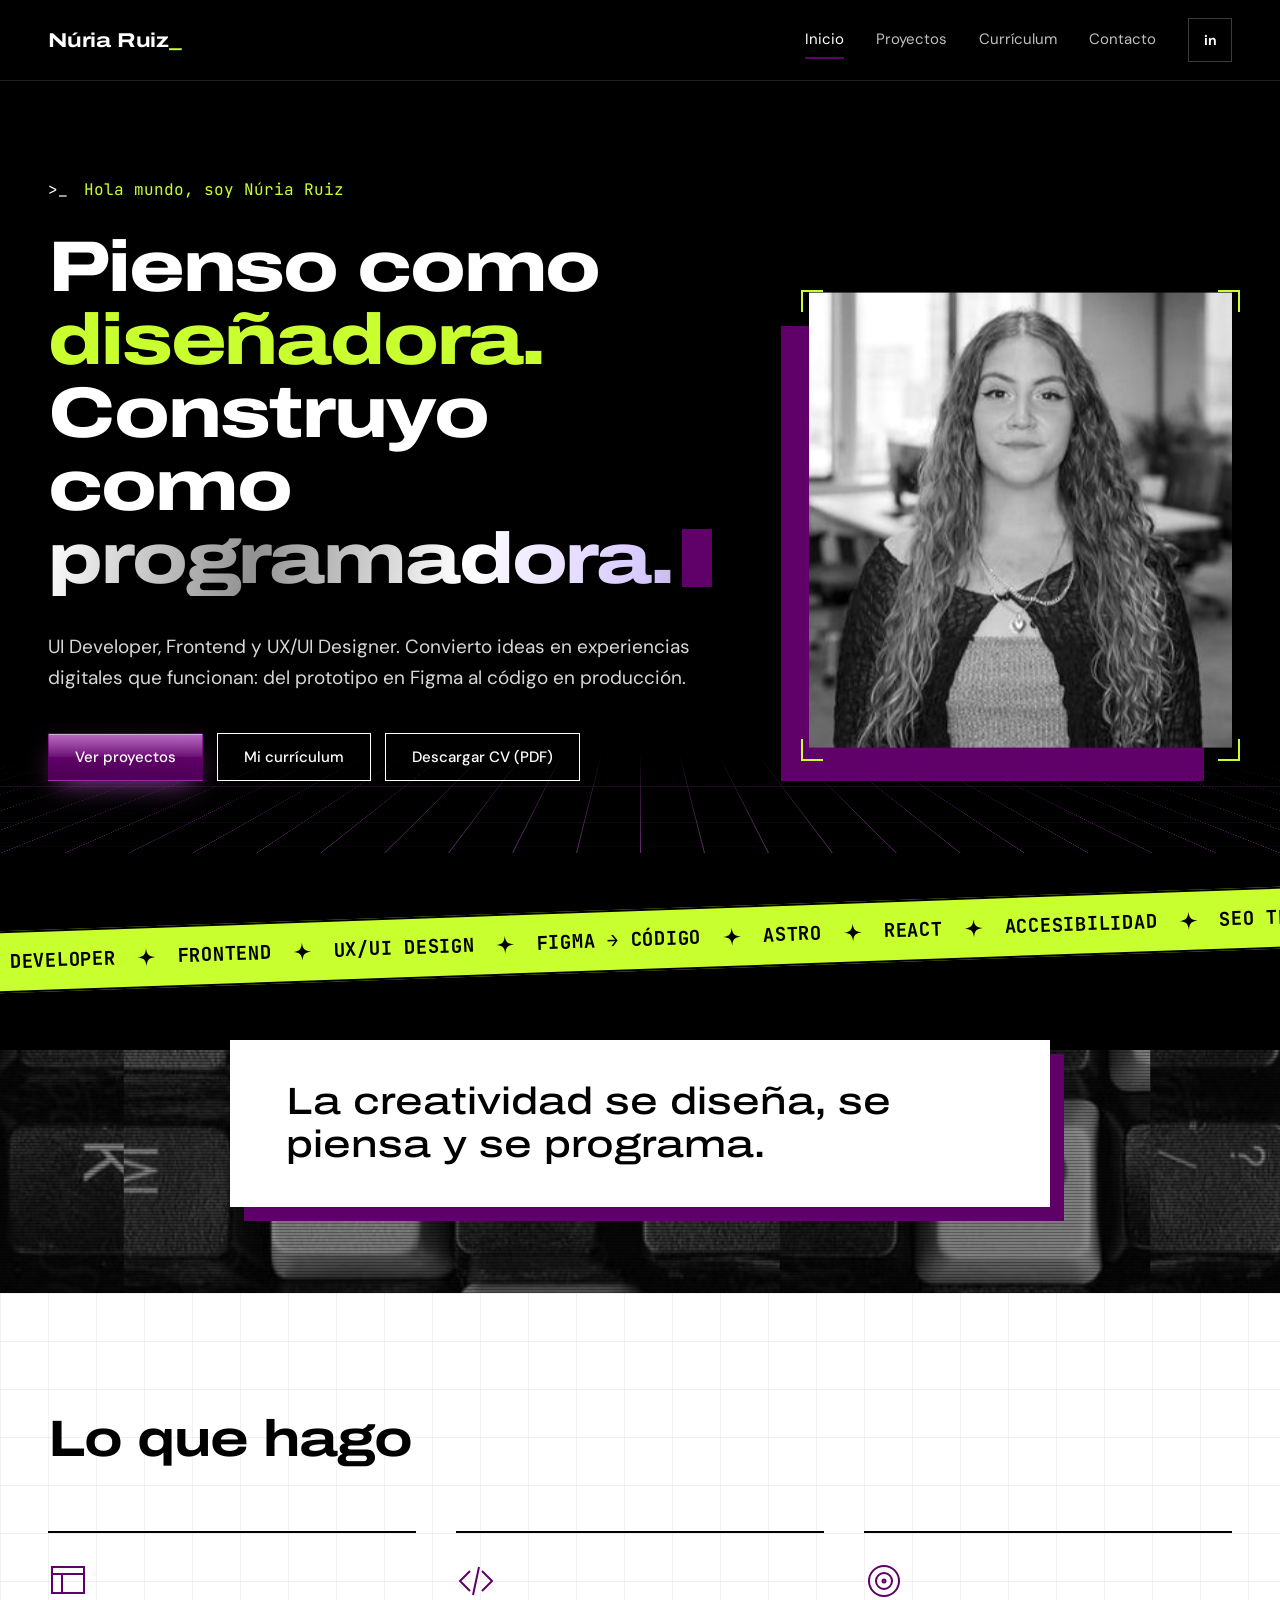
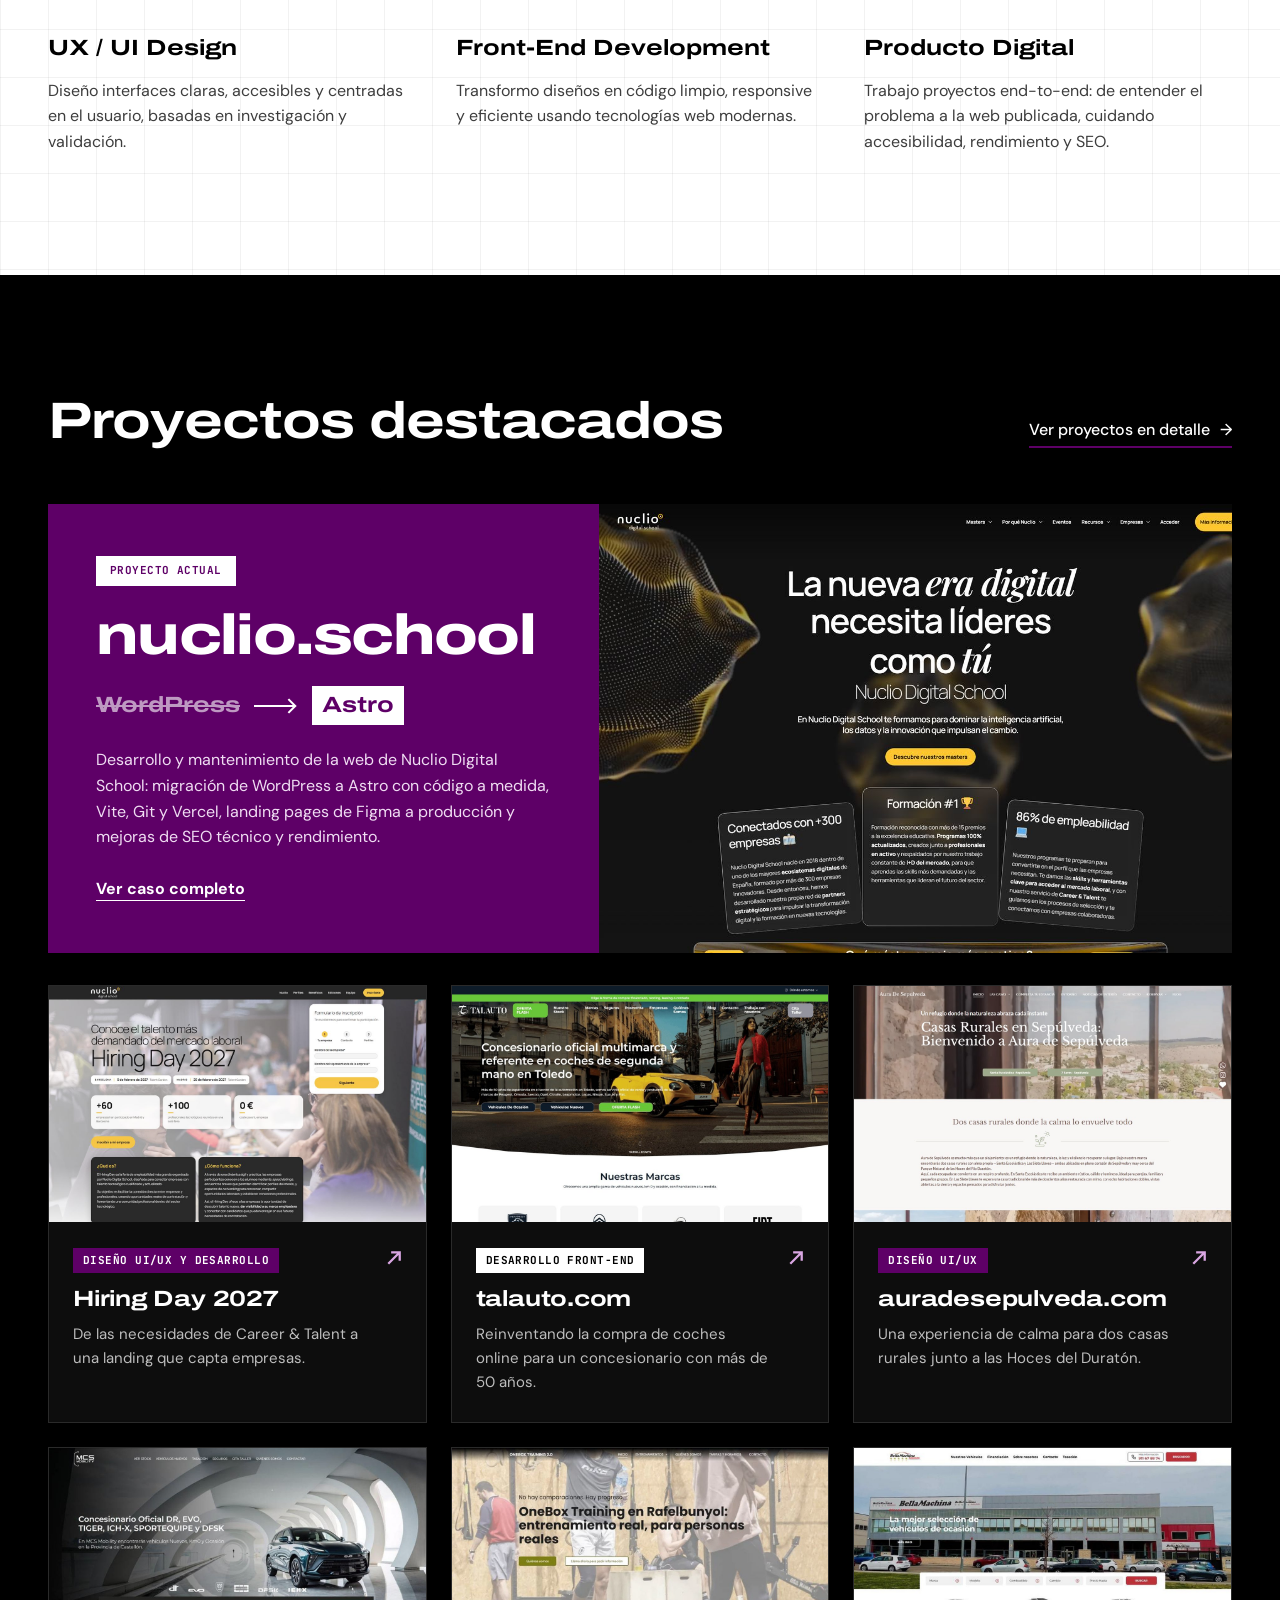
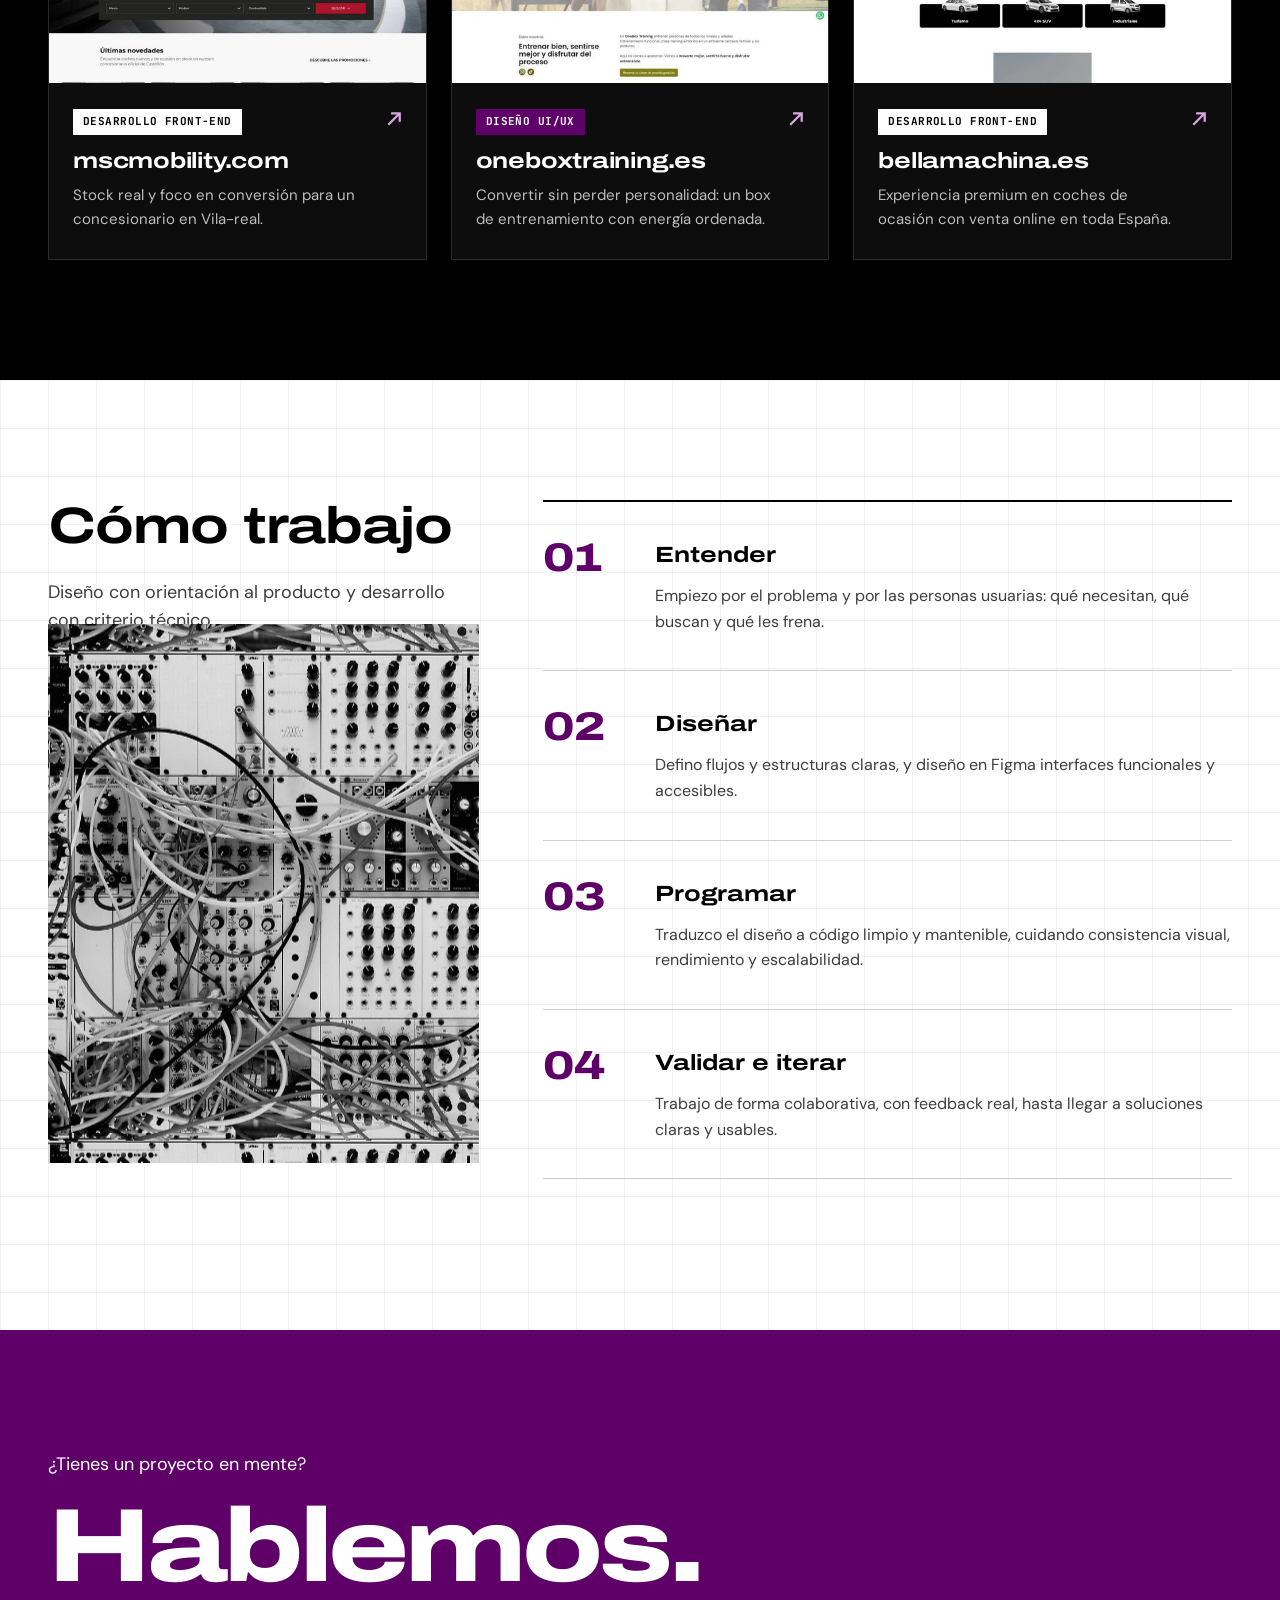
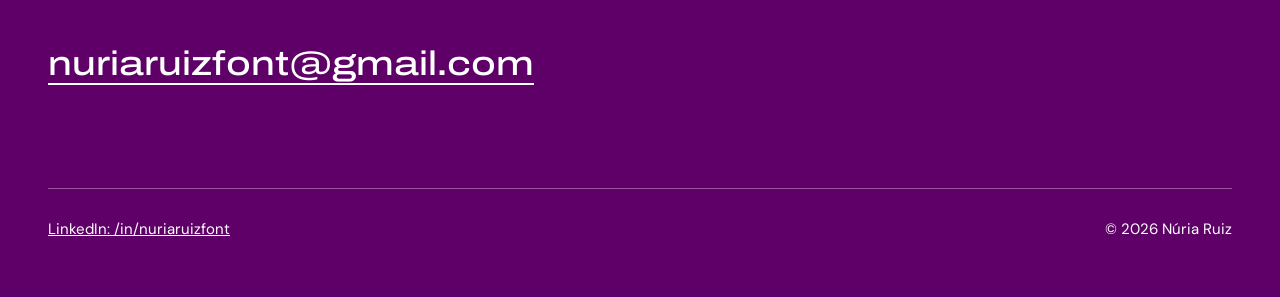
==== commit 3a774c96: "Capturas nuevas de Talauto y Aura, y arreglo del minimóvil en iPhone" ====
--- a/index.html
+++ b/index.html
@@ -11,7 +11,7 @@
 <link rel="preconnect" href="https://fonts.googleapis.com">
 <link rel="preconnect" href="https://fonts.gstatic.com" crossorigin>
 <link href="https://fonts.googleapis.com/css2?family=Archivo:wdth,wght@125,400;125,500;125,700;125,800&family=DM+Sans:ital,wght@0,400;0,500;0,700;1,400&family=JetBrains+Mono:wght@400;500;700&display=swap" rel="stylesheet">
-<link rel="stylesheet" href="css/styles.css">
+<link rel="stylesheet" href="css/styles.css?v=2">
 </head>
 <body>
 
@@ -181,13 +181,13 @@
 <details class="pj-more"><summary>Qué hice</summary><ul><li>Definición de la página a partir de las necesidades del servicio de Career &amp; Talent.</li><li>Diseño en Figma e implementación completa, de escritorio a móvil.</li><li>Formulario de inscripción en tres pasos para reducir la fricción.</li><li>Perfiles, beneficios y requisitos ordenados para que la empresa decida rápido.</li><li>Vídeos por edición, galería y logos de empresas para generar confianza.</li></ul></details>
 <a class="pj-link" href="https://eventos.nuclio.school/hiring-day" target="_blank" rel="noopener">Visitar la web<svg width="14" height="14" viewBox="0 0 14 14" aria-hidden="true"><path d="M3 11 11 3M5 3h6v6" fill="none" stroke="currentColor" stroke-width="2"/></svg></a></div>
 </article><article class="pj flip" id="proyecto-talauto">
-<div class="pj-media"><div class="pj-browser"><div class="pj-bar" aria-hidden="true"><span></span><span></span><span></span><em>talauto.com</em></div><div class="pj-view pj-fill" aria-label="Web de Talauto en escritorio"><img src="assets/img/talauto.jpg" alt="Web de Talauto en escritorio"></div></div><div class="pj-phone" tabindex="0" aria-label="Web de Talauto en móvil, desplazable"><img src="assets/img/talauto-en-movil.jpg" alt="Web de Talauto en móvil"></div></div>
+<div class="pj-media"><div class="pj-browser"><div class="pj-bar" aria-hidden="true"><span></span><span></span><span></span><em>talauto.com</em></div><div class="pj-view" tabindex="0" aria-label="Web de Talauto en escritorio, desplazable"><img src="assets/img/talauto-en-escritorio.jpg" alt="Web de Talauto en escritorio"></div></div><div class="pj-phone" tabindex="0" aria-label="Web de Talauto en móvil, desplazable"><img src="assets/img/talauto-en-movil.jpg" alt="Web de Talauto en móvil"></div></div>
 <div class="pj-txt"><p class="pj-tag">Desarrollo Front-End</p><h3 class="d">talauto.com</h3><p class="pj-title">Reinventando la compra de coches online</p><p class="pj-sum">Concesionario con más de 50 años de historia y referente en la zona centro de España.</p><ul class="pj-tech" aria-label="Tecnologías"><li>HTML</li><li>CSS</li><li>SASS</li><li>JavaScript</li><li>jQuery</li><li>Bootstrap</li><li>Twig</li><li>Phalcon</li><li>SQL</li><li>Git</li></ul>
 <dl class="pj-meta"><div><dt>Empresa</dt><dd>inventario.pro</dd></div><div><dt>Rol</dt><dd>Desarrolladora web principal</dd></div><div><dt>Sector</dt><dd>Automoción, Toledo</dd></div></dl>
 <details class="pj-more"><summary>Qué hice</summary><ul><li>Maquetación front-end de vistas y secciones clave, con código limpio y responsive.</li><li>Rediseño y refactorización de componentes UI.</li><li>Jerarquía de contenidos para buscar y comparar vehículos.</li><li>Experiencia móvil preparada para mucha información y filtros.</li></ul></details>
 <a class="pj-link" href="https://talauto.com" target="_blank" rel="noopener">Visitar la web<svg width="14" height="14" viewBox="0 0 14 14" aria-hidden="true"><path d="M3 11 11 3M5 3h6v6" fill="none" stroke="currentColor" stroke-width="2"/></svg></a></div>
 </article><article class="pj" id="proyecto-aura-de-sepulveda">
-<div class="pj-media"><div class="pj-browser"><div class="pj-bar" aria-hidden="true"><span></span><span></span><span></span><em>auradesepulveda.com</em></div><div class="pj-view pj-fill" aria-label="Web de Aura de Sepúlveda en escritorio"><img src="assets/img/aura-de-sepulveda.jpg" alt="Web de Aura de Sepúlveda en escritorio"></div></div><div class="pj-phone" tabindex="0" aria-label="Web de Aura de Sepúlveda en móvil, desplazable"><img src="assets/img/aura-de-sepulveda-en-movil.jpg" alt="Web de Aura de Sepúlveda en móvil"></div></div>
+<div class="pj-media"><div class="pj-browser"><div class="pj-bar" aria-hidden="true"><span></span><span></span><span></span><em>auradesepulveda.com</em></div><div class="pj-view" tabindex="0" aria-label="Web de Aura de Sepúlveda en escritorio, desplazable"><img src="assets/img/aura-de-sepulveda-en-escritorio.jpg" alt="Web de Aura de Sepúlveda en escritorio"></div></div><div class="pj-phone" tabindex="0" aria-label="Web de Aura de Sepúlveda en móvil, desplazable"><img src="assets/img/aura-de-sepulveda-en-movil.jpg" alt="Web de Aura de Sepúlveda en móvil"></div></div>
 <div class="pj-txt"><p class="pj-tag ux">Diseño UI/UX</p><h3 class="d">auradesepulveda.com</h3><p class="pj-title">Una experiencia de calma antes incluso de reservar</p><p class="pj-sum">Dos casas rurales con personalidad propia junto a las Hoces del Río Duratón.</p><ul class="pj-tech" aria-label="Tecnologías"><li>Duda</li><li>Componentes personalizados</li><li>Diseño responsive</li><li>SEO</li><li>IA generativa</li><li>Salesforce</li></ul>
 <dl class="pj-meta"><div><dt>Empresa</dt><dd>beedigital</dd></div><div><dt>Rol</dt><dd>Diseñadora web y maquetadora</dd></div><div><dt>Sector</dt><dd>Turismo rural, Segovia</dd></div></dl>
 <details class="pj-more"><summary>Qué hice</summary><ul><li>Arquitectura de la información para dos casas con coherencia.</li><li>Storytelling visual con fotografía protagonista.</li><li>Jerarquías que equilibran emoción e información práctica.</li><li>CTAs de reserva integrados sin romper el tono sereno.</li></ul></details>
@@ -291,6 +291,6 @@
 </section>
 </main>
 
-<script src="js/main.js" defer></script>
+<script src="js/main.js?v=2" defer></script>
 </body>
 </html>
--- a/css/styles.css
+++ b/css/styles.css
@@ -201,7 +201,7 @@
 .nx-facts dt{font-size:13px;color:#E8C9EE;margin-bottom:4px}
 .nx-facts dd{margin:0;font-weight:500}
 .nx-media{max-width:1100px;margin:0 auto}
-.nx-media .pj-phone{width:190px;background:#000}
+.nx-media .pj-phone{--pw:190px;background:#000}
 .nx-sub{margin:72px 0 28px;font-size:28px;font-weight:700}
 .nx-grid{display:grid;grid-template-columns:repeat(3,minmax(0,1fr));gap:0;border-top:1px solid rgba(255,255,255,.35)}
 .nx-item{padding:28px 28px 30px 0;border-bottom:1px solid rgba(255,255,255,.35)}
@@ -229,10 +229,11 @@
 .pj.flip .pj-media{order:2}
 .pj-media{position:relative;padding:0 56px 48px 0}
 .pj.flip .pj-media{padding:0 0 48px 56px}
-.pj-phone{position:absolute;right:0;bottom:0;width:150px;aspect-ratio:9/19;overflow-y:auto;border:6px solid #111;border-radius:24px;background:#fff;box-shadow:0 20px 40px rgba(0,0,0,.55);scrollbar-width:none}
+/* Alto explícito: Safari de iOS ignora aspect-ratio aquí y el móvil crecía hasta el alto de la captura */
+.pj-phone{--pw:150px;position:absolute;right:0;bottom:0;width:var(--pw);height:calc(var(--pw) * 19 / 9);max-height:calc(var(--pw) * 19 / 9);min-height:0;overflow-y:auto;-webkit-overflow-scrolling:touch;border:6px solid #111;border-radius:24px;background:#fff;box-shadow:0 20px 40px rgba(0,0,0,.55);scrollbar-width:none}
 .pj-phone::-webkit-scrollbar{display:none}
 .pj.flip .pj-phone{right:auto;left:0}
-.pj-phone img{width:100%;height:auto}
+.pj-phone img{display:block;width:100%;height:auto;max-width:none}
 .pj-tag{display:inline-block;margin:0 0 20px;font-size:13px;font-weight:700;padding:5px 12px;background:#fff;color:#000}
 .pj-tag.ux{background:var(--accent);color:#fff}
 .pj-txt h3{font-size:clamp(28px,2.8vw,40px);line-height:1.05;font-weight:700;letter-spacing:-.02em;overflow-wrap:anywhere}
@@ -273,7 +274,7 @@
   .pj.flip .pj-media{order:0}
   .pj-media,.pj.flip .pj-media{padding:0 40px 40px 0}
   .pj.flip .pj-phone{left:auto;right:0}
-  .pj-phone{width:110px;border-width:5px;border-radius:18px}
+  .pj-phone{--pw:110px;border-width:5px;border-radius:18px}
   .pj-view{height:320px}
   .pj-meta{grid-template-columns:repeat(2,minmax(0,1fr)) !important}
 }
@@ -318,7 +319,7 @@
   .cursor{animation:none}
   .feat .desk,.hx-media img,.fc-img img,.fc-arrow{transition:none}
 }
-@media (max-width:900px){.nx-media .pj-phone{width:120px}}
+@media (max-width:900px){.nx-media .pj-phone{--pw:120px}}
 
 /* ================= Movimiento ================= */
 /* Barra de progreso de scroll */
